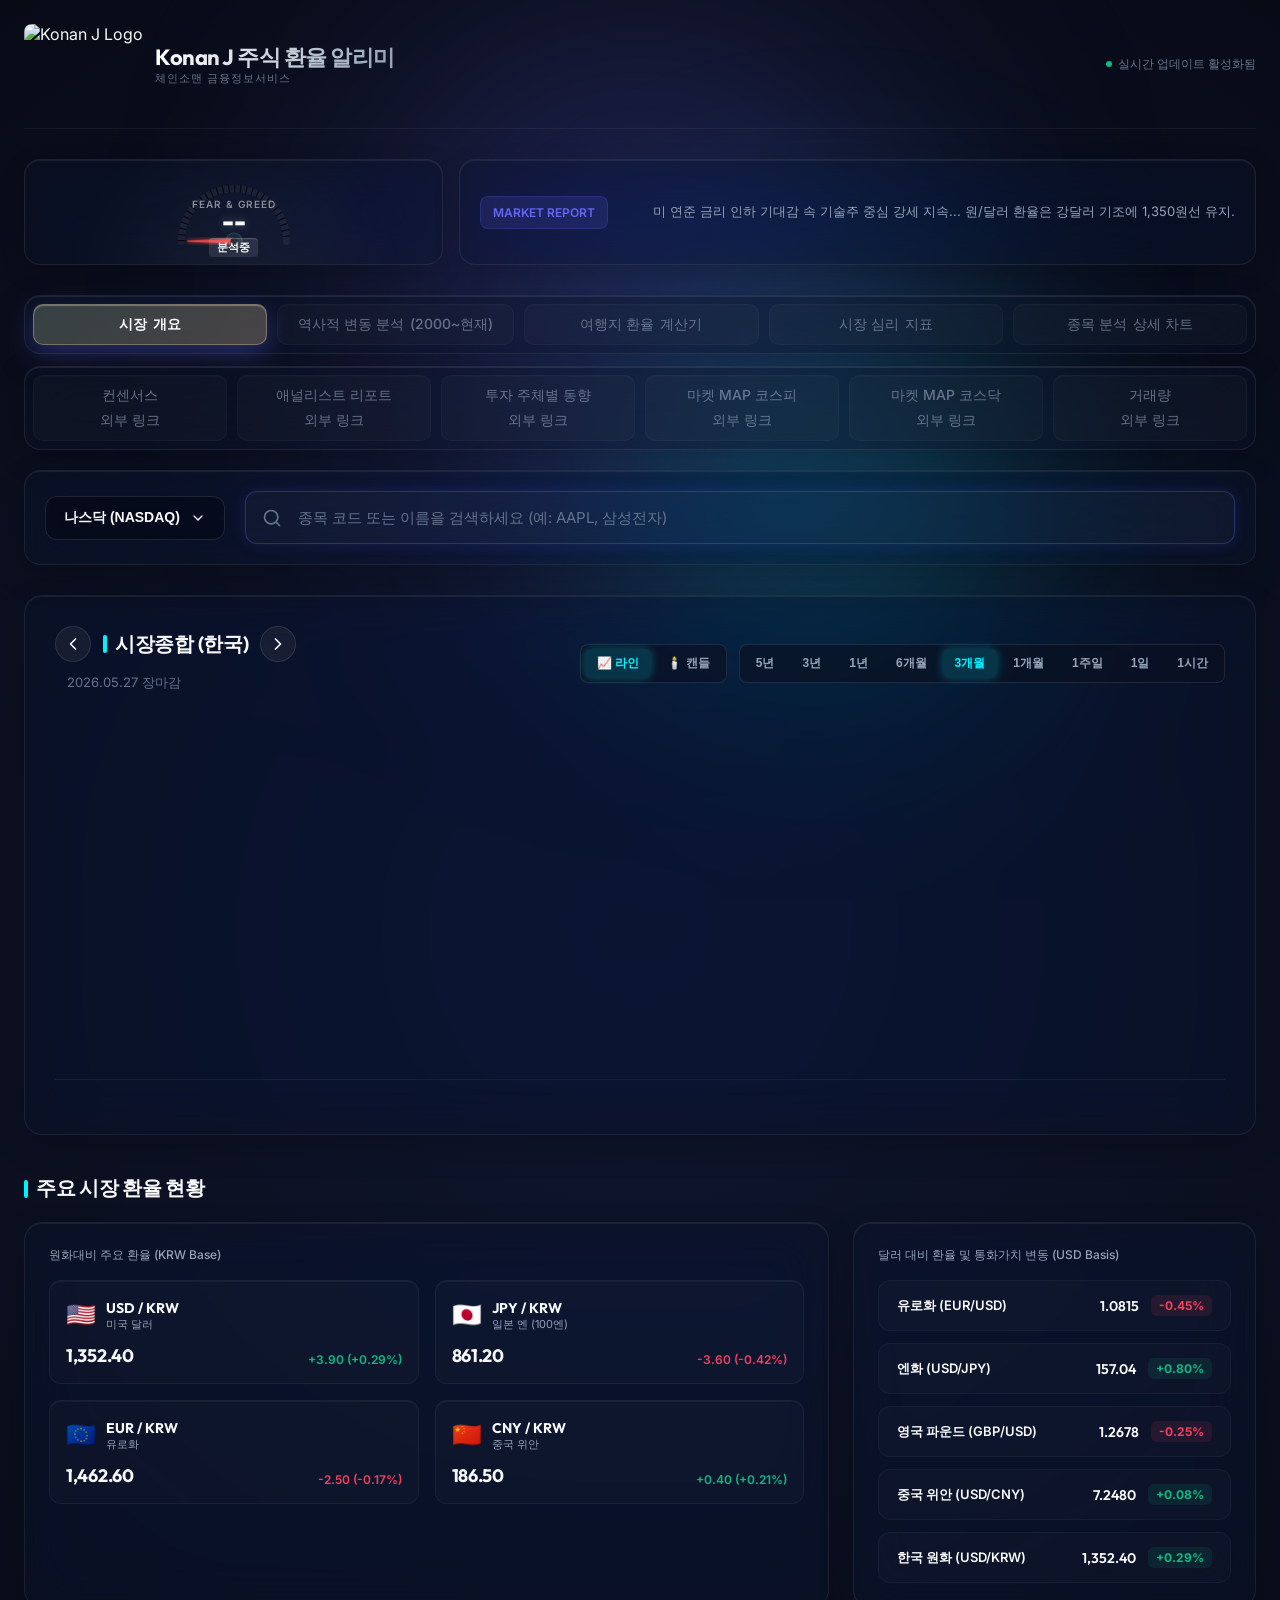
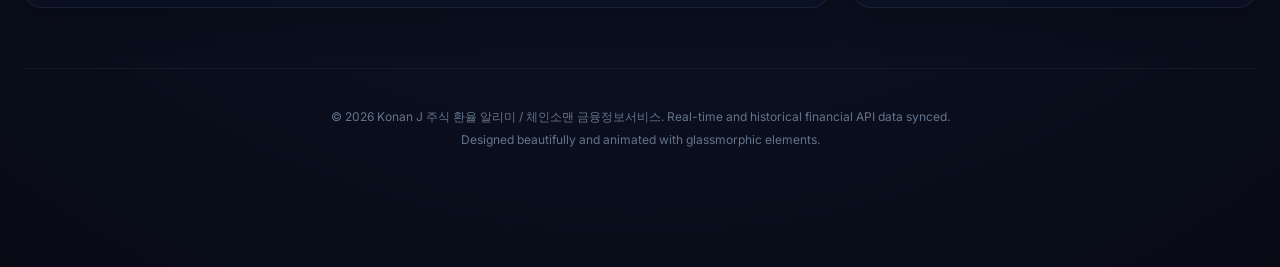
==== backups/stable/index.html @ 541d8515 "체인소맨 프로토타입 투자알리미" ====
<!DOCTYPE html>
<html lang="ko">

<head>
    <script>
        window.onerror = function(msg, url, line, col, error) {
            alert("JS ERROR: " + msg + "\nLine: " + line + "\nCol: " + col + "\nError: " + error);
        };
        window.onunhandledrejection = function(event) {
            alert("Unhandled Promise Rejection: " + event.reason);
        };
    </script>
    <meta charset="UTF-8">
    <meta name="viewport" content="width=device-width, initial-scale=1.0">
    <title>Konan J 주식 환율 알리미 | 체인소맨 금융정보서비스</title>
    <meta name="description"
        content="실시간 주가지수 시뮬레이터, 여행지 환율 비교 및 2000년부터 현재까지 원화 실질 가치와 달러 대비 주요 통화 변동 추이를 제공하는 프리미엄 투자 대시보드입니다.">
    <link rel="stylesheet" href="style.css">
    <style>
        .floating-tooltip {
            position: fixed;
            pointer-events: none;
            background: rgba(13, 20, 38, 0.95);
            backdrop-filter: blur(12px) saturate(160%);
            -webkit-backdrop-filter: blur(12px) saturate(160%);
            color: #f8fafc;
            border: 1px solid rgba(255, 255, 255, 0.15);
            border-radius: 12px;
            padding: 12px 16px;
            font-size: 12px;
            font-family: inherit;
            box-shadow: 0 20px 45px rgba(0, 0, 0, 0.6), inset 0 1px 1px rgba(255, 255, 255, 0.15);
            z-index: 999999;
            transition: opacity 0.12s ease;
            opacity: 0;
            display: none;
            line-height: 1.6;
            min-width: 160px;
            max-width: 320px;
        }

        .floating-tooltip .tooltip-title {
            font-weight: 700;
            font-size: 13px;
            color: #ffffff;
            margin-bottom: 6px;
            border-bottom: 1px solid rgba(255, 255, 255, 0.1);
            padding-bottom: 4px;
            white-space: nowrap;
        }

        .floating-tooltip .tooltip-row {
            margin: 3px 0;
            display: flex;
            align-items: flex-start;
            gap: 6px;
            color: #94a3b8;
            font-size: 12px;
            white-space: nowrap;
        }
    </style>

    <script src="https://cdn.jsdelivr.net/npm/chart.js"></script>
    <script src="https://cdn.jsdelivr.net/npm/date-fns@2.29.3/date-fns.min.js"></script>
    <script
        src="https://cdn.jsdelivr.net/npm/chartjs-adapter-date-fns@3.0.0/dist/chartjs-adapter-date-fns.bundle.min.js"></script>
    <script
        src="https://cdn.jsdelivr.net/npm/chartjs-chart-financial@0.1.1/dist/chartjs-chart-financial.min.js"></script>
    <!-- Chart.js Zoom 플러그인 (스크롤 줌 / 패닝 용) -->
    <script src="https://cdn.jsdelivr.net/npm/hammerjs@2.0.8"></script>
    <script src="https://cdn.jsdelivr.net/npm/chartjs-plugin-zoom@2.0.1/dist/chartjs-plugin-zoom.min.js"></script>
</head>

<body>
    <!-- 배경 디자인용 발광 레이어 -->
    <div class="bg-glow-container">
        <div class="bg-glow-1"></div>
        <div class="bg-glow-2"></div>
    </div>

    <div class="dashboard-container">
        <!-- 상단 헤더 -->
        <header>
            <div class="logo-area">
                <img src="Chart_Logo.jpeg" alt="Konan J Logo" class="logo-img">
                <div class="logo-text">
                    <h1>Konan J 주식 환율 알리미</h1>
                    <span>체인소맨 금융정보서비스</span>
                </div>
            </div>
            <div class="update-indicator">
                <span class="pulse-dot"></span>
                <span id="last-update-time">실시간 업데이트 활성화됨</span>
            </div>
        </header>

        <!-- 상단 주요 시장 통계 바 -->
        <div class="market-status-bar">
            <!-- 공포와 탐욕 지수 -->
            <div class="status-badge-card porsche-gauge-card" id="card-fear-greed-summary">
                <div class="porsche-gauge-container">
                    <svg viewBox="0 0 240 140" class="gauge-svg">
                        <defs>
                            <filter id="glow-red" x="-20%" y="-20%" width="140%" height="140%">
                                <feGaussianBlur stdDeviation="4" result="blur" />
                                <feComposite in="SourceGraphic" in2="blur" operator="over" />
                            </filter>
                            <linearGradient id="gauge-grad" x1="0%" y1="0%" x2="100%" y2="0%">
                                <stop offset="0%" stop-color="#ef4444" /> <!-- Red -->
                                <stop offset="25%" stop-color="#f97316" /> <!-- Orange -->
                                <stop offset="50%" stop-color="#eab308" /> <!-- Yellow -->
                                <stop offset="75%" stop-color="#22c55e" /> <!-- Green -->
                                <stop offset="100%" stop-color="#06b6d4" /> <!-- Cyan -->
                            </linearGradient>
                            <filter id="drop-shadow">
                                <feDropShadow dx="0" dy="8" stdDeviation="6" flood-opacity="0.5" />
                            </filter>
                        </defs>
                        <!-- Background track -->
                        <path class="gauge-track" d="M 30 120 A 90 90 0 0 1 210 120" fill="none" stroke="rgba(255,255,255,0.05)" stroke-width="12" stroke-linecap="round" />
                        <!-- Colored active track (using stroke-dasharray in JS) -->
                        <path class="gauge-fill" id="fg-gauge-fill" d="M 30 120 A 90 90 0 0 1 210 120" fill="none" stroke="url(#gauge-grad)" stroke-width="12" stroke-linecap="round" stroke-dasharray="283" stroke-dashoffset="283" />
                        <!-- Tick marks overlay (created via dotted stroke) -->
                        <path class="gauge-ticks" d="M 30 120 A 90 90 0 0 1 210 120" fill="none" stroke="rgba(0,0,0,0.8)" stroke-width="13" stroke-dasharray="2 8.1" />
                        
                        <!-- Needle Pivot -->
                        <circle cx="120" cy="120" r="14" fill="#1e293b" stroke="#334155" stroke-width="2" filter="url(#drop-shadow)" />
                        <!-- Needle -->
                        <g id="fg-gauge-needle" style="transform-origin: 120px 120px; transform: rotate(-90deg); transition: transform 1.5s cubic-bezier(0.34, 1.56, 0.64, 1);">
                            <path d="M 116 120 L 124 120 L 121 40 L 119 40 Z" fill="#ef4444" filter="url(#glow-red)" />
                            <circle cx="120" cy="120" r="6" fill="#0f172a" />
                        </g>
                    </svg>
                    
                    <div class="gauge-text-content">
                        <div class="gauge-label">Fear & Greed</div>
                        <div class="gauge-value" id="summary-fg-val">--</div>
                        <div class="gauge-status" id="summary-fg-text">분석중</div>
                    </div>
                </div>
            </div>

            <!-- 마켓 한줄 뉴스 및 브리프 -->
            <div class="status-badge-card market-news-ticker">
                <span class="ticker-icon">MARKET REPORT</span>
                <span class="ticker-content" id="market-brief-text">
                    미 연준 금리 인하 기대감 속 기술주 중심 강세 지속... 원/달러 환율은 강달러 기조에 1,350원선 유지.
                </span>
            </div>
        </div>

        <!-- 탭 메뉴 내비게이션 -->
        <nav class="tab-navigation">
            <button class="tab-btn active" id="tab-overview" onclick="switchTab('overview')" style="flex: 1;">
                <span class="main-text">시장</span>
                <span class="sub-text">개요</span>
            </button>
            <button class="tab-btn" id="tab-history" onclick="switchTab('history')" style="flex: 1;">
                <span class="main-text">역사적 변동 분석</span>
                <span class="sub-text">(2000~현재)</span>
            </button>
            <button class="tab-btn" id="tab-travel" onclick="switchTab('travel')" style="flex: 1;">
                <span class="main-text">여행지 환율</span>
                <span class="sub-text">계산기</span>
            </button>
            <button class="tab-btn" id="tab-sentiment" onclick="switchTab('sentiment')" style="flex: 1;">
                <span class="main-text">시장 심리</span>
                <span class="sub-text">지표</span>
            </button>
            <button class="tab-btn" id="tab-detail" onclick="switchTab('detail')" style="flex: 1;">
                <span class="main-text">종목 분석</span>
                <span class="sub-text">상세 차트</span>
            </button>
        </nav>

        <!-- 외부 링크 내비게이션 (메인 탭과 동일한 너비/정렬 유지) -->
        <nav class="tab-navigation">
            <a href="https://markets.hankyung.com/" target="_blank" class="tab-btn external-link-btn"
                style="text-decoration: none; display: flex; flex-direction: column; justify-content: center; align-items: center; flex: 1;">
                <span class="main-text">컨센서스</span>
                <span class="sub-text">외부 링크</span>
            </a>
            <a href="https://markets.hankyung.com/consensus" target="_blank" class="tab-btn external-link-btn"
                style="text-decoration: none; display: flex; flex-direction: column; justify-content: center; align-items: center; flex: 1;">
                <span class="main-text">애널리스트 리포트</span>
                <span class="sub-text">외부 링크</span>
            </a>
            <a href="https://markets.hankyung.com/investment/investors" target="_blank"
                class="tab-btn external-link-btn"
                style="text-decoration: none; display: flex; flex-direction: column; justify-content: center; align-items: center; flex: 1;">
                <span class="main-text">투자 주체별 동향</span>
                <span class="sub-text">외부 링크</span>
            </a>
            <a href="https://markets.hankyung.com/marketmap/kospi" target="_blank" class="tab-btn external-link-btn"
                style="text-decoration: none; display: flex; flex-direction: column; justify-content: center; align-items: center; flex: 1;">
                <span class="main-text">마켓 MAP 코스피</span>
                <span class="sub-text">외부 링크</span>
            </a>
            <a href="https://markets.hankyung.com/marketmap/kosdaq" target="_blank" class="tab-btn external-link-btn"
                style="text-decoration: none; display: flex; flex-direction: column; justify-content: center; align-items: center; flex: 1;">
                <span class="main-text">마켓 MAP 코스닥</span>
                <span class="sub-text">외부 링크</span>
            </a>
            <a href="https://markets.hankyung.com/index-info/volume" target="_blank" class="tab-btn external-link-btn"
                style="text-decoration: none; display: flex; flex-direction: column; justify-content: center; align-items: center; flex: 1;">
                <span class="main-text">거래량</span>
                <span class="sub-text">외부 링크</span>
            </a>
        </nav>

        <!-- 항상 표시되는 전역 티커 검색 섹션 -->
        <div class="ticker-search-container" style="margin-top: 20px;">
            <div class="ticker-search-wrapper">
                <!-- 거래소 선택 드롭다운 -->
                <div class="exchange-dropdown-container">
                    <button class="exchange-dropdown-btn" id="exchange-dropdown-btn">
                        <span id="selected-exchange-text">나스닥 (NASDAQ)</span>
                        <svg width="16" height="16" viewBox="0 0 24 24" fill="none" stroke="currentColor"
                            stroke-width="2" stroke-linecap="round" stroke-linejoin="round" style="margin-left: 4px;">
                            <polyline points="6 9 12 15 18 9"></polyline>
                        </svg>
                    </button>
                    <div class="exchange-dropdown-menu" id="exchange-dropdown-menu" style="display: none;">
                        <div class="exchange-option" data-exchange="nasdaq" data-name="나스닥 (NASDAQ)">나스닥 (NASDAQ)</div>
                        <div class="exchange-option" data-exchange="nyse" data-name="뉴욕증권거래소 (NYSE)">뉴욕증권거래소 (NYSE)
                        </div>
                        <div class="exchange-option" data-exchange="kospi" data-name="코스피 (KOSPI)">코스피 (KOSPI)</div>
                        <div class="exchange-option" data-exchange="kosdaq" data-name="코스닥 (KOSDAQ)">코스닥 (KOSDAQ)</div>
                        <div class="exchange-option" data-exchange="japan" data-name="도쿄증권거래소 (TSE)">도쿄증권거래소 (TSE)</div>
                    </div>
                </div>

                <!-- 검색 입력창 및 자동완성 -->
                <div class="ticker-input-area">
                    <div class="ticker-input-glow">
                        <span class="search-icon">
                            <svg width="20" height="20" viewBox="0 0 24 24" fill="none" stroke="currentColor"
                                stroke-width="2" stroke-linecap="round" stroke-linejoin="round">
                                <circle cx="11" cy="11" r="8"></circle>
                                <line x1="21" y1="21" x2="16.65" y2="16.65"></line>
                            </svg>
                        </span>
                        <input type="text" class="ticker-input" id="ticker-search-input"
                            placeholder="종목 코드 또는 이름을 검색하세요 (예: AAPL, 삼성전자)" autocomplete="off">
                    </div>

                    <!-- 자동완성 드롭다운 -->
                    <div class="autocomplete-dropdown" id="ticker-autocomplete-dropdown" style="display: none;">
                        <ul class="autocomplete-list" id="ticker-autocomplete-list">
                            <!-- JS에서 동적 생성됨 -->
                        </ul>
                    </div>
                </div>
            </div>
        </div>

        <!-- [VIEW 1] 시장 개요 탭 -->
        <main class="tab-view active" id="view-overview">
            <!-- 새로운 시장 종합 대시보드 -->
            <div class="market-summary-box"
                style="margin-bottom: 40px; background: rgba(13, 20, 38, 0.4); border: 1px solid rgba(255, 255, 255, 0.07); border-radius: 18px; padding: 30px; box-shadow: inset 0 1px 1px rgba(255, 255, 255, 0.08), 0 12px 32px rgba(0, 0, 0, 0.2); backdrop-filter: blur(25px) saturate(160%);">
                <div class="summary-header">
                    <div style="display: flex; align-items: center; gap: 12px; position: relative; flex-wrap: wrap;">
                        <!-- 카루셀 왼쪽 화살표 -->
                        <button id="summary-slide-prev" class="slider-arrow-btn">
                            <svg width="20" height="20" viewBox="0 0 24 24" fill="none" stroke="currentColor" stroke-width="2" stroke-linecap="round" stroke-linejoin="round">
                                <polyline points="15 18 9 12 15 6"></polyline>
                            </svg>
                        </button>
                        <h2 class="section-title" id="market-slide-title" style="margin: 0; font-size: 20px;">시장종합 (한국)</h2>
                        <!-- 카루셀 오른쪽 화살표 -->
                        <button id="summary-slide-next" class="slider-arrow-btn">
                            <svg width="20" height="20" viewBox="0 0 24 24" fill="none" stroke="currentColor" stroke-width="2" stroke-linecap="round" stroke-linejoin="round">
                                <polyline points="9 18 15 12 9 6"></polyline>
                            </svg>
                        </button>
                        <span style="color: var(--text-muted); font-size: 13px; margin-left: 12px;" id="market-summary-date">2026.05.27 장마감</span>
                    </div>

                    <!-- 기간 및 모드 선택 버튼 (시장종합) -->
                    <div class="timeframe-buttons-container">
                        <div class="chart-mode-toggle" id="summary-mode-toggle">
                            <button class="mode-btn active" data-mode="line">📈 라인</button>
                            <button class="mode-btn" data-mode="candlestick">🕯️ 캔들</button>
                        </div>
                        <div class="timeframe-buttons" id="summary-timeframe-buttons">
                            <button class="time-btn" data-period="5y">5년</button>
                            <button class="time-btn" data-period="3y">3년</button>
                            <button class="time-btn" data-period="1y">1년</button>
                            <button class="time-btn" data-period="6mo">6개월</button>
                            <button class="time-btn active" data-period="3mo">3개월</button>
                            <button class="time-btn" data-period="1mo">1개월</button>
                            <button class="time-btn" data-period="1wk">1주일</button>
                            <button class="time-btn" data-period="1d">1일</button>
                            <button class="time-btn" data-period="1h">1시간</button>
                        </div>
                    </div>
                </div>

                <!-- 통합 차트 영역 -->
                <div class="summary-chart-container"
                    style="height: 260px; width: 100%; position: relative; margin-bottom: 8px;">
                    <canvas id="chart-market-summary"></canvas>
                </div>
                <!-- 통합 차트 거래량 영역 -->
                <div class="summary-volume-container"
                    style="height: 100px; width: 100%; position: relative; margin-bottom: 24px; border-bottom: 1px solid rgba(255,255,255,0.05); padding-bottom: 16px;">
                    <canvas id="chart-summary-volume"></canvas>
                </div>

                <!-- 매매동향 및 지수 요약 그리드 (3열) -->
                <!-- 동적 매매동향 및 지수 요약 그리드 (JS에서 생성) -->
                <div class="summary-data-grid" id="dynamic-summary-data-grid">
                    <!-- JS injects dynamic cards here -->
                </div>
            </div>

            <div class="section-title-wrapper">
                <h2 class="section-title">주요 시장 환율 현황</h2>
            </div>

            <!-- 환율 정보 2열 분할 레이아웃 -->
            <div class="market-grid-container">
                <!-- 원화대비 주요 환율 카드들 -->
                <section class="exchange-section">
                    <h3 class="status-label" style="margin-bottom: 16px;">원화대비 주요 환율 (KRW Base)</h3>
                    <div class="exchange-grid" id="main-exchange-grid">
                        <!-- 달러 -->
                        <div class="currency-card" id="curr-usd">
                            <div class="curr-flag-name">
                                <span class="curr-emoji">🇺🇸</span>
                                <div>
                                    <span class="curr-code">USD / KRW</span>
                                    <span class="curr-name">미국 달러</span>
                                </div>
                            </div>
                            <div class="curr-value-row">
                                <span class="curr-value" id="rate-usd">1,352.40</span>
                                <span class="curr-change bullish-color" id="rate-change-usd">+3.90 (+0.29%)</span>
                            </div>
                        </div>

                        <!-- 엔화 -->
                        <div class="currency-card" id="curr-jpy">
                            <div class="curr-flag-name">
                                <span class="curr-emoji">🇯🇵</span>
                                <div>
                                    <span class="curr-code">JPY / KRW</span>
                                    <span class="curr-name">일본 엔 (100엔)</span>
                                </div>
                            </div>
                            <div class="curr-value-row">
                                <span class="curr-value" id="rate-jpy">861.20</span>
                                <span class="curr-change bearish-color" id="rate-change-jpy">-3.60 (-0.42%)</span>
                            </div>
                        </div>

                        <!-- 유로화 -->
                        <div class="currency-card" id="curr-eur">
                            <div class="curr-flag-name">
                                <span class="curr-emoji">🇪🇺</span>
                                <div>
                                    <span class="curr-code">EUR / KRW</span>
                                    <span class="curr-name">유로화</span>
                                </div>
                            </div>
                            <div class="curr-value-row">
                                <span class="curr-value" id="rate-eur">1,462.60</span>
                                <span class="curr-change bearish-color" id="rate-change-eur">-2.50 (-0.17%)</span>
                            </div>
                        </div>

                        <!-- 위안화 -->
                        <div class="currency-card" id="curr-cny">
                            <div class="curr-flag-name">
                                <span class="curr-emoji">🇨🇳</span>
                                <div>
                                    <span class="curr-code">CNY / KRW</span>
                                    <span class="curr-name">중국 위안</span>
                                </div>
                            </div>
                            <div class="curr-value-row">
                                <span class="curr-value" id="rate-cny">186.50</span>
                                <span class="curr-change bullish-color" id="rate-change-cny">+0.40 (+0.21%)</span>
                            </div>
                        </div>
                    </div>
                </section>

                <!-- 주요국 통화 달러대비 가치 변동률 -->
                <section class="dollar-basis-section">
                    <h3 class="status-label" style="margin-bottom: 16px;">달러 대비 환율 및 통화가치 변동 (USD Basis)</h3>
                    <div class="dollar-basis-list" id="dollar-basis-list">
                        <!-- EUR/USD -->
                        <div class="dollar-basis-item">
                            <span class="basis-name" id="basis-lbl-eur">유로화 (EUR/USD)</span>
                            <div class="basis-value-group">
                                <span class="basis-val" id="basis-val-eur">1.0815</span>
                                <span class="basis-change bearish-badge" id="basis-chg-eur">-0.45%</span>
                            </div>
                        </div>
                        <!-- USD/JPY -->
                        <div class="dollar-basis-item">
                            <span class="basis-name" id="basis-lbl-jpy">엔화 (USD/JPY)</span>
                            <div class="basis-value-group">
                                <span class="basis-val" id="basis-val-jpy">157.04</span>
                                <span class="basis-change bullish-badge" id="basis-chg-jpy">+0.80%</span>
                            </div>
                        </div>
                        <!-- GBP/USD -->
                        <div class="dollar-basis-item">
                            <span class="basis-name" id="basis-lbl-gbp">영국 파운드 (GBP/USD)</span>
                            <div class="basis-value-group">
                                <span class="basis-val" id="basis-val-gbp">1.2678</span>
                                <span class="basis-change bearish-badge" id="basis-chg-gbp">-0.25%</span>
                            </div>
                        </div>
                        <!-- USD/CNY -->
                        <div class="dollar-basis-item">
                            <span class="basis-name" id="basis-lbl-cny">중국 위안 (USD/CNY)</span>
                            <div class="basis-value-group">
                                <span class="basis-val" id="basis-val-cny">7.2480</span>
                                <span class="basis-change bullish-badge" id="basis-chg-cny">+0.08%</span>
                            </div>
                        </div>
                        <!-- USD/KRW -->
                        <div class="dollar-basis-item">
                            <span class="basis-name" id="basis-lbl-krw">한국 원화 (USD/KRW)</span>
                            <div class="basis-value-group">
                                <span class="basis-val" id="basis-val-krw">1,352.40</span>
                                <span class="basis-change bullish-badge" id="basis-chg-krw">+0.29%</span>
                            </div>
                        </div>
                    </div>
                </section>
            </div>
        </main>

        <!-- [VIEW 2] 역사적 분석 탭 -->
        <section class="tab-view" id="view-history">
            <div class="historical-container">
                <div class="historical-controls-wrapper">
                    <div>
                        <h2 class="section-title">역사적 통화 가치 및 자산 변동성 (2000년 ~ 현재)</h2>
                        <p class="historical-description">
                            2000년 닷컴버블부터 <strong>2008~2009년 글로벌 금융위기 최저점</strong>을 지나 현재까지의 자산군 장기 흐름을 시각화합니다.
                            원화의 실질가치(실질실효환율 REER)가 금융위기 당시 어떻게 급락하고 극복했는지 살펴보세요. (2000년 가치 = 100 기준 지수화)
                        </p>
                    </div>
                    <div class="historical-toggles">
                        <button class="toggle-btn active" id="toggle-reer" onclick="toggleHistoricalDataset('reer')">
                            <span class="toggle-indicator-dot" style="background-color: #00f2fe;"></span>원화 실질가치 (REER)
                        </button>
                        <button class="toggle-btn active" id="toggle-usdVal"
                            onclick="toggleHistoricalDataset('usdVal')">
                            <span class="toggle-indicator-dot" style="background-color: #6366f1;"></span>달러 가치 (DXY)
                        </button>
                        <button class="toggle-btn active" id="toggle-kospi" onclick="toggleHistoricalDataset('kospi')">
                            <span class="toggle-indicator-dot" style="background-color: #00e676;"></span>KOSPI 지수
                        </button>
                        <button class="toggle-btn" id="toggle-sp500" onclick="toggleHistoricalDataset('sp500')">
                            <span class="toggle-indicator-dot" style="background-color: #ff3d71;"></span>S&P 500 지수
                        </button>
                        <button class="toggle-btn" id="toggle-jpyVal" onclick="toggleHistoricalDataset('jpyVal')">
                            <span class="toggle-indicator-dot" style="background-color: #ff9800;"></span>엔화 가치 (vs USD)
                        </button>
                    </div>
                </div>

                <!-- 대형 historical 차트 영역 -->
                <div class="big-chart-wrapper">
                    <canvas id="chart-historical-main"></canvas>
                </div>

                <!-- 역사적 사건 요약 배너 -->
                <div class="crisis-annotation-banner">
                    <!-- 2008 금융위기 저점 -->
                    <div class="crisis-card" id="crisis-card-2008">
                        <span class="crisis-year-badge">2008 - 2009</span>
                        <div class="crisis-text">
                            <h4>글로벌 금융위기 (최저점)</h4>
                            <p>리먼 브라더스 파산 후 신흥국 자금 유출로 원화 실질실효가치(REER)가 역사적 저점인 71.8로 추락. USD/KRW는 1,570원까지 급등.</p>
                        </div>
                    </div>
                    <!-- 2020 팬데믹 -->
                    <div class="crisis-card" id="crisis-card-2020">
                        <span class="crisis-year-badge">2020</span>
                        <div class="crisis-text">
                            <h4>COVID-19 팬데믹 충격</h4>
                            <p>전세계 자산 시장이 순간 폭락했으나 무제한 유동성 공급으로 KOSPI 3,300 돌파 및 원화 가치가 일시적으로 강력하게 회복.</p>
                        </div>
                    </div>
                    <!-- 현재 고금리 기조 -->
                    <div class="crisis-card" id="crisis-card-2026">
                        <span class="crisis-year-badge normal">2024 - 현재</span>
                        <div class="crisis-text">
                            <h4>고금리 장기화 및 엔저 지속</h4>
                            <p>미국 고금리가 지속되면서 달러화가 초강세를 띄고 있으며, 엔화 가치는 역사적 최저점 수준을 갱신 중(JPY/KRW 860원대 돌입).</p>
                        </div>
                    </div>
                </div>
            </div>
        </section>

        <!-- [VIEW 3] 여행지 환율 계산기 탭 -->
        <section class="tab-view" id="view-travel">
            <div class="travel-page-container">
                <div class="travel-header">
                    <div
                        style="display: flex; justify-content: space-between; align-items: center; flex-wrap: wrap; gap: 16px;">
                        <div>
                            <h2 class="section-title">주요 선호 여행지 환율 현황 & 계산기</h2>
                            <p class="historical-description" style="margin-top: 6px;">
                                해외 여행지의 환율 정보와 환전 금액을 간편하게 비교해보세요.
                            </p>
                        </div>
                        <!-- 기준 통화 셀렉터 -->
                        <div class="travel-base-selector">
                            <span class="selector-label">기준 통화:</span>
                            <button class="base-select-btn active" id="base-krw" onclick="setTravelBase('krw')">🇰🇷 원화
                                (KRW)</button>
                            <button class="base-select-btn" id="base-usd" onclick="setTravelBase('usd')">🇺🇸 달러
                                (USD)</button>
                        </div>
                    </div>
                </div>

                <!-- 여행지 환율 그리드 -->
                <div class="travel-grid" id="travel-currency-grid">
                    <!-- 미국 달러 (원화 기준일 때 노출) -->
                    <div class="travel-card" id="travel-card-usd">
                        <div class="travel-meta">
                            <div>
                                <span class="curr-emoji">🇺🇸</span>
                                <span class="curr-code" style="margin-left: 8px;">미국 달러 (USD)</span>
                                <span class="travel-destinations">추천 여행지: 뉴욕, LA, 하와이, 괌</span>
                            </div>
                            <span class="curr-change bullish-color" id="travel-chg-usd">+0.00%</span>
                        </div>
                        <div class="travel-rate-section">
                            <div class="travel-rate-box">
                                <span class="travel-rate-label" id="travel-rate-lbl-usd">현재 환율 (1달러 기준)</span>
                                <span class="travel-rate-val" id="travel-rate-val-usd">1,352.40 KRW</span>
                            </div>
                        </div>
                        <div class="travel-calc-box">
                            <span class="travel-calc-result" id="travel-res-usd">100 USD = 135,240 원</span>
                            <input type="number" class="travel-calc-input" id="travel-input-usd" value="100"
                                oninput="calculateTravelExchange('usd')">
                        </div>
                    </div>

                    <!-- 대한민국 원화 (달러 기준일 때 노출) -->
                    <div class="travel-card" id="travel-card-krw" style="display: none;">
                        <div class="travel-meta">
                            <div>
                                <span class="curr-emoji">🇰🇷</span>
                                <span class="curr-code" style="margin-left: 8px;">대한민국 원화 (KRW)</span>
                                <span class="travel-destinations">추천 여행지: 서울, 제주, 부산, 경주</span>
                            </div>
                            <span class="curr-change" id="travel-chg-krw">+0.00%</span>
                        </div>
                        <div class="travel-rate-section">
                            <div class="travel-rate-box">
                                <span class="travel-rate-label" id="travel-rate-lbl-krw">현재 환율 (1달러 기준)</span>
                                <span class="travel-rate-val" id="travel-rate-val-krw">1,352.40 KRW</span>
                            </div>
                        </div>
                        <div class="travel-calc-box">
                            <span class="travel-calc-result" id="travel-res-krw">1 USD = 1,352.40 원</span>
                            <input type="number" class="travel-calc-input" id="travel-input-krw" value="1"
                                oninput="calculateTravelExchange('krw')">
                        </div>
                    </div>

                    <!-- 일본 엔화 -->
                    <div class="travel-card" id="travel-card-jpy">
                        <div class="travel-meta">
                            <div>
                                <span class="curr-emoji">🇯🇵</span>
                                <span class="curr-code" style="margin-left: 8px;">일본 엔화 (JPY)</span>
                                <span class="travel-destinations">추천 여행지: 도쿄, 오사카, 후쿠오카</span>
                            </div>
                            <span class="curr-change bearish-color" id="travel-chg-jpy">-0.42%</span>
                        </div>
                        <div class="travel-rate-section">
                            <div class="travel-rate-box">
                                <span class="travel-rate-label" id="travel-rate-lbl-jpy">현재 환율 (100엔 기준)</span>
                                <span class="travel-rate-val" id="travel-rate-val-jpy">861.20 KRW</span>
                            </div>
                            <span class="travel-usd-basis-val" id="travel-usd-basis-jpy">1 USD = 157.04 JPY</span>
                        </div>
                        <div class="travel-calc-box">
                            <span class="travel-calc-result" id="travel-res-jpy">10,000 JPY = 86,120 원</span>
                            <input type="number" class="travel-calc-input" id="travel-input-jpy" value="10000"
                                oninput="calculateTravelExchange('jpy')">
                        </div>
                    </div>

                    <!-- 유로화 -->
                    <div class="travel-card" id="travel-card-eur">
                        <div class="travel-meta">
                            <div>
                                <span class="curr-emoji">🇪🇺</span>
                                <span class="curr-code" style="margin-left: 8px;">유럽 유로화 (EUR)</span>
                                <span class="travel-destinations">추천 여행지: 프랑스, 이탈리아, 스페인</span>
                            </div>
                            <span class="curr-change bearish-color" id="travel-chg-eur">-0.17%</span>
                        </div>
                        <div class="travel-rate-section">
                            <div class="travel-rate-box">
                                <span class="travel-rate-label" id="travel-rate-lbl-eur">현재 환율 (1유로 기준)</span>
                                <span class="travel-rate-val" id="travel-rate-val-eur">1,462.60 KRW</span>
                            </div>
                            <span class="travel-usd-basis-val" id="travel-usd-basis-eur">1 EUR = 1.08 USD</span>
                        </div>
                        <div class="travel-calc-box">
                            <span class="travel-calc-result" id="travel-res-eur">100 EUR = 146,260 원</span>
                            <input type="number" class="travel-calc-input" id="travel-input-eur" value="100"
                                oninput="calculateTravelExchange('eur')">
                        </div>
                    </div>

                    <!-- 중국 위안화 -->
                    <div class="travel-card" id="travel-card-cny">
                        <div class="travel-meta">
                            <div>
                                <span class="curr-emoji">🇨🇳</span>
                                <span class="curr-code" style="margin-left: 8px;">중국 위안화 (CNY)</span>
                                <span class="travel-destinations">추천 여행지: 상하이, 베이징, 장자제</span>
                            </div>
                            <span class="curr-change bullish-color" id="travel-chg-cny">+0.21%</span>
                        </div>
                        <div class="travel-rate-section">
                            <div class="travel-rate-box">
                                <span class="travel-rate-label" id="travel-rate-lbl-cny">현재 환율 (1위안 기준)</span>
                                <span class="travel-rate-val" id="travel-rate-val-cny">186.50 KRW</span>
                            </div>
                            <span class="travel-usd-basis-val" id="travel-usd-basis-cny">1 USD = 7.248 CNY</span>
                        </div>
                        <div class="travel-calc-box">
                            <span class="travel-calc-result" id="travel-res-cny">1,000 CNY = 186,500 원</span>
                            <input type="number" class="travel-calc-input" id="travel-input-cny" value="1000"
                                oninput="calculateTravelExchange('cny')">
                        </div>
                    </div>

                    <!-- 베트남 동 -->
                    <div class="travel-card" id="travel-card-vnd">
                        <div class="travel-meta">
                            <div>
                                <span class="curr-emoji">🇻🇳</span>
                                <span class="curr-code" style="margin-left: 8px;">베트남 동 (VND)</span>
                                <span class="travel-destinations">추천 여행지: 다낭, 나트랑, 하노이</span>
                            </div>
                            <span class="curr-change bullish-color" id="travel-chg-vnd">+0.19%</span>
                        </div>
                        <div class="travel-rate-section">
                            <div class="travel-rate-box">
                                <span class="travel-rate-label" id="travel-rate-lbl-vnd">현재 환율 (100동 기준)</span>
                                <span class="travel-rate-val" id="travel-rate-val-vnd">5.31 KRW</span>
                            </div>
                            <span class="travel-usd-basis-val" id="travel-usd-basis-vnd">1 USD = 25,450 VND</span>
                        </div>
                        <div class="travel-calc-box">
                            <span class="travel-calc-result" id="travel-res-vnd">100,000 VND = 5,310 원</span>
                            <input type="number" class="travel-calc-input" id="travel-input-vnd" value="100000"
                                oninput="calculateTravelExchange('vnd')">
                        </div>
                    </div>

                    <!-- 태국 바트 -->
                    <div class="travel-card" id="travel-card-thb">
                        <div class="travel-meta">
                            <div>
                                <span class="curr-emoji">🇹🇭</span>
                                <span class="curr-code" style="margin-left: 8px;">태국 바트 (THB)</span>
                                <span class="travel-destinations">추천 여행지: 방콕, 푸켓, 치앙마이</span>
                            </div>
                            <span class="curr-change bullish-color" id="travel-chg-thb">+0.35%</span>
                        </div>
                        <div class="travel-rate-section">
                            <div class="travel-rate-box">
                                <span class="travel-rate-label" id="travel-rate-lbl-thb">현재 환율 (1바트 기준)</span>
                                <span class="travel-rate-val" id="travel-rate-val-thb">36.85 KRW</span>
                            </div>
                            <span class="travel-usd-basis-val" id="travel-usd-basis-thb">1 USD = 36.85 THB</span>
                        </div>
                        <div class="travel-calc-box">
                            <span class="travel-calc-result" id="travel-res-thb">1,000 THB = 36,850 원</span>
                            <input type="number" class="travel-calc-input" id="travel-input-thb" value="1000"
                                oninput="calculateTravelExchange('thb')">
                        </div>
                    </div>

                    <!-- 대만 달러 -->
                    <div class="travel-card" id="travel-card-twd">
                        <div class="travel-meta">
                            <div>
                                <span class="curr-emoji">🇹🇼</span>
                                <span class="curr-code" style="margin-left: 8px;">대만 달러 (TWD)</span>
                                <span class="travel-destinations">추천 여행지: 타이베이, 가오슝</span>
                            </div>
                            <span class="curr-change bullish-color" id="travel-chg-twd">+0.17%</span>
                        </div>
                        <div class="travel-rate-section">
                            <div class="travel-rate-box">
                                <span class="travel-rate-label" id="travel-rate-lbl-twd">현재 환율 (1달러 기준)</span>
                                <span class="travel-rate-val" id="travel-rate-val-twd">41.92 KRW</span>
                            </div>
                            <span class="travel-usd-basis-val" id="travel-usd-basis-twd">1 USD = 32.25 TWD</span>
                        </div>
                        <div class="travel-calc-box">
                            <span class="travel-calc-result" id="travel-res-twd">1,000 TWD = 41,920 원</span>
                            <input type="number" class="travel-calc-input" id="travel-input-twd" value="1000"
                                oninput="calculateTravelExchange('twd')">
                        </div>
                    </div>

                    <!-- 싱가포르 달러 -->
                    <div class="travel-card" id="travel-card-sgd">
                        <div class="travel-meta">
                            <div>
                                <span class="curr-emoji">🇸🇬</span>
                                <span class="curr-code" style="margin-left: 8px;">싱가포르 달러 (SGD)</span>
                                <span class="travel-destinations">추천 여행지: 싱가포르 센토사</span>
                            </div>
                            <span class="curr-change bullish-color" id="travel-chg-sgd">+0.33%</span>
                        </div>
                        <div class="travel-rate-section">
                            <div class="travel-rate-box">
                                <span class="travel-rate-label" id="travel-rate-lbl-sgd">현재 환율 (1달러 기준)</span>
                                <span class="travel-rate-val" id="travel-rate-val-sgd">1,002.80 KRW</span>
                            </div>
                            <span class="travel-usd-basis-val" id="travel-usd-basis-sgd">1 USD = 1.35 SGD</span>
                        </div>
                        <div class="travel-calc-box">
                            <span class="travel-calc-result" id="travel-res-sgd">100 SGD = 100,280 원</span>
                            <input type="number" class="travel-calc-input" id="travel-input-sgd" value="100"
                                oninput="calculateTravelExchange('sgd')">
                        </div>
                    </div>
                </div>
            </div>
        </section>

        <!-- [VIEW 4] 시장 심리 탭 -->
        <section class="tab-view" id="view-sentiment">
            <div class="sentiment-container">
                <!-- 큰 공포 탐욕 게이지 (클릭 시 CNN 오리지널 사이트 이동) -->
                <a href="https://edition.cnn.com/markets/fear-and-greed" target="_blank"
                    style="text-decoration: none; color: inherit; display: block;">
                    <div class="sentiment-card sentiment-card-interactive" id="sentiment-card-meter"
                        style="cursor: pointer; position: relative;">
                        <div
                            style="position: absolute; top: 20px; right: 24px; color: var(--text-muted); font-size: 11px; display: flex; align-items: center; gap: 4px;">
                            <span>CNN 오리지널 사이트</span>
                            <svg width="12" height="12" viewBox="0 0 24 24" fill="none" stroke="currentColor"
                                stroke-width="2.5" stroke-linecap="round" stroke-linejoin="round">
                                <path d="M18 13v6a2 2 0 0 1-2 2H5a2 2 0 0 1-2-2V8a2 2 0 0 1 2-2h6"></path>
                                <polyline points="15 3 21 3 21 9"></polyline>
                                <line x1="10" y1="14" x2="21" y2="3"></line>
                            </svg>
                        </div>
                        <h3 class="section-title" style="margin-bottom: 20px;">Fear & Greed Index</h3>
                        <div class="fear-greed-large-meter">
                            <svg viewBox="0 0 240 160"
                                style="width: 100%; height: auto; max-width: 440px; display: block; margin: 0 auto;">
                                <defs>
                                    <!-- 텍스트 배치를 둥글게 가이드해 줄 반원 곡선 패스 -->
                                    <path id="fg-text-arc-path" d="M 12,120 A 108,108 0 0,1 228,120" fill="none" />
                                </defs>

                                <!-- Outer and Inner Bounding Guides for Semicircle Definition -->
                                <path d="M 9,120 A 111,111 0 0,1 231,120" fill="none" stroke="rgba(255, 255, 255, 0.15)"
                                    stroke-width="1" />
                                <path d="M 31,120 A 89,89 0 0,1 209,120" fill="none" stroke="rgba(255, 255, 255, 0.15)"
                                    stroke-width="1" />

                                <!-- 100 Ticks representing 0-100 gauge scale (Generated dynamically via JS for ultra-smooth rendering) -->
                                <g id="fg-gauge-ticks"></g>

                                <!-- Category Text Labels curved along the outer arc to harmonize perfectly with the circular gauge -->
                                <text font-family="var(--font-heading)" font-size="6.2" font-weight="800" fill="var(--text-secondary)" style="letter-spacing: 0.08em;">
                                    <textPath href="#fg-text-arc-path" startOffset="10%" text-anchor="middle">EXTREME FEAR</textPath>
                                </text>
                                <text font-family="var(--font-heading)" font-size="6.2" font-weight="800" fill="var(--text-secondary)" style="letter-spacing: 0.08em;">
                                    <textPath href="#fg-text-arc-path" startOffset="30%" text-anchor="middle">FEAR</textPath>
                                </text>
                                <text font-family="var(--font-heading)" font-size="6.2" font-weight="800" fill="var(--text-secondary)" style="letter-spacing: 0.08em;">
                                    <textPath href="#fg-text-arc-path" startOffset="50%" text-anchor="middle">NEUTRAL</textPath>
                                </text>
                                <text font-family="var(--font-heading)" font-size="6.2" font-weight="800" fill="var(--text-secondary)" style="letter-spacing: 0.08em;">
                                    <textPath href="#fg-text-arc-path" startOffset="70%" text-anchor="middle">GREED</textPath>
                                </text>
                                <text font-family="var(--font-heading)" font-size="6.2" font-weight="800" fill="var(--text-secondary)" style="letter-spacing: 0.08em;">
                                    <textPath href="#fg-text-arc-path" startOffset="90%" text-anchor="middle">EXTREME GREED</textPath>
                                </text>

                                <!-- Dotted Scale Track -->
                                <path d="M 45,120 A 75,75 0 0,1 195,120" fill="none" stroke="var(--text-muted)"
                                    stroke-width="1.5" stroke-dasharray="2,4" opacity="0.6" />

                                <!-- Scale Labels -->
                                <text x="45" y="136" font-size="9" font-weight="700" fill="var(--text-muted)"
                                    text-anchor="middle">0</text>
                                <text x="72" y="82" font-size="9" font-weight="700" fill="var(--text-muted)"
                                    text-anchor="middle">25</text>
                                <text x="120" y="66" font-size="9" font-weight="700" fill="var(--text-muted)"
                                    text-anchor="middle">50</text>
                                <text x="168" y="82" font-size="9" font-weight="700" fill="var(--text-muted)"
                                    text-anchor="middle">75</text>
                                <text x="195" y="136" font-size="9" font-weight="700" fill="var(--text-muted)"
                                    text-anchor="middle">100</text>

                                <!-- Center Hub -->
                                <circle cx="120" cy="120" r="40" fill="rgba(15, 23, 42, 0.4)" stroke="rgba(255, 255, 255, 0.08)" stroke-width="1.5" />
                                <circle cx="120" cy="120" r="30" fill="rgba(0, 0, 0, 0.2)" stroke="rgba(255, 255, 255, 0.04)" stroke-width="1" />

                                <!-- Score and Category Label inside/below the hub -->
                                <text x="120" y="112" font-family="var(--font-heading)" font-size="26" font-weight="800"
                                    fill="var(--text-primary)" text-anchor="middle" id="large-meter-val" filter="drop-shadow(0 2px 4px rgba(0,0,0,0.5))">68</text>
                                <text x="120" y="145" font-size="9" font-weight="800" fill="var(--text-secondary)"
                                    text-anchor="middle" id="large-meter-lbl" letter-spacing="0.5">GREED (탐욕)</text>

                                <!-- Tapered Sharp Needle pointing to scale -->
                                <g id="large-meter-needle" transform="rotate(-30, 120, 120)">
                                    <!-- (120, 120) 기준 절대좌표로 바늘 침 형성 (y=120에서 시작하여 y=28까지 뻗는 구조) -->
                                    <path d="M 116.5 120 L 123.5 120 L 120.6 28 L 119.4 28 Z" fill="#ff4757" />
                                    <!-- Needle Center Pivot Cap (바늘 정중앙 결합부 축 형성) -->
                                    <circle cx="120" cy="120" r="7" fill="#ff4757" />
                                    <circle cx="120" cy="120" r="3" fill="#0f172a" />
                                </g>
                            </svg>
                        </div>
                    </div>
                </a>

                <!-- Fear & Greed Index 해설 및 가이드 -->
                <div class="sentiment-card" id="sentiment-card-commentary">
                    <h3 class="section-title" style="margin-bottom: 12px;">지표 해설 및 투자 참고 가이드</h3>
                    <p class="historical-description">시장의 감정을 측정하여 군중 심리의 과열과 공포를 파악하는 지표에 대한 공식 가이드입니다.</p>

                    <div class="insights-list" id="insights-list">
                        <!-- 항목 1 -->
                        <div class="insight-item success">
                            <div class="insight-header-row">
                                <span>투자 격언</span>
                                <span>워런 버핏의 역발상 투자론</span>
                            </div>
                            <h4 class="insight-title">Fear & Greed Index란 무엇인가요?</h4>
                            <p class="insight-desc">CNN Business에서 제공하는 시장 심리 측정계입니다. 0(극단적 공포)에서 100(극단적 탐욕) 사이의 수치를 통해
                                투자자가 시장을 지배하는 주된 감정을 파악하고, 과매도 구간(기회) 또는 과매수 구간(리스크 관리)을 판별하는 용도로 사용됩니다.</p>
                        </div>
                        <!-- 항목 2 -->
                        <div class="insight-item warning">
                            <div class="insight-header-row">
                                <span>심리 단계 안내</span>
                                <span>5가지 밴드 모델 기준</span>
                            </div>
                            <h4 class="insight-title">수치 구간별 심리 상태 해석</h4>
                            <p class="insight-desc">
                                • <strong>0 ~ 25 (Extreme Fear)</strong>: 극단적 공포. 패닉 셀링으로 주가가 과도하게 저평가되는 역발상 매수 적기.<br>
                                • <strong>26 ~ 45 (Fear)</strong> / <strong>46 ~ 55 (Neutral)</strong>: 약세장 우려 및 눈치보기
                                장세.<br>
                                • <strong>56 ~ 74 (Greed)</strong>: 매수세 과열. 추가 상승 흐름 또는 점진적 매도 준비 구간.<br>
                                • <strong>75 ~ 100 (Extreme Greed)</strong>: 극단적 탐욕. 소외 불안(FOMO) 과열 상태로 단기 버블 고점 리스크 주의.
                            </p>
                        </div>
                        <!-- 항목 3 -->
                        <div class="insight-item">
                            <div class="insight-header-row">
                                <span>산출 기준</span>
                                <span>7대 핵심 마켓 시그널</span>
                            </div>
                            <h4 class="insight-title">지표를 결정하는 7가지 요인</h4>
                            <p class="insight-desc">지표는 단일 수치가 아닌 <strong>주가 모멘텀</strong>(S&P500의 125일 이격), <strong>주가
                                    강도</strong>(52주 신고가/신저가), <strong>주가 폭</strong>(상승/하락 거래량), <strong>풋/콜 비율</strong>,
                                <strong>정크본드 수요</strong>(스프레드), <strong>시장 변동성(VIX)</strong>, <strong>안전 자산
                                    수요</strong>(주식 vs 국채 수익률)의 7가지 팩터를 고르게 가중 평균하여 산출됩니다.</p>
                        </div>
                    </div>
                </div>

                <!-- 네이버 실시간 주요 뉴스 섹션 -->
                <div class="sentiment-card naver-news-section" style="grid-column: span 2;">
                    <div class="naver-news-header"
                        style="display: flex; justify-content: space-between; align-items: center; margin-bottom: 12px; border-bottom: 1px solid rgba(255,255,255,0.05); padding-bottom: 12px; flex-wrap: wrap; gap: 12px;">
                        <h3 class="section-title" style="margin-bottom: 0;">네이버 증권 실시간 주요 뉴스</h3>
                        <span id="naver-news-time" class="update-indicator"
                            style="font-size: 11px; color: var(--text-muted);">뉴스 동기화 중...</span>
                    </div>
                    <!-- 뉴스 세분화 탭 인터페이스 -->
                    <div class="naver-news-tabs" style="display: flex; gap: 8px; margin-bottom: 16px; flex-wrap: wrap;">
                        <button class="news-tab-btn active" onclick="switchNewsTab('stock')" id="news-tab-stock">📈 국내외 증시</button>
                        <button class="news-tab-btn" onclick="switchNewsTab('forex')" id="news-tab-forex">💵 국내외 외환</button>
                        <button class="news-tab-btn" onclick="switchNewsTab('economy')" id="news-tab-economy">🌐 글로벌 경제 & 공시</button>
                    </div>
                    <div class="naver-news-container" id="naver-news-list">
                        <!-- 실시간으로 동적으로 바인딩됨 -->
                    </div>
                </div>
            </div>
        </section>

        <!-- [VIEW 5] 종목 상세 분석 탭 -->
        <section class="tab-view" id="view-detail">
            <div class="ticker-detail-container">
                <div class="ticker-detail-header" id="ticker-detail-header">
                    <div class="ticker-header-left">
                        <h2 class="section-title" id="detail-title" style="margin-bottom: 8px;">종목을 검색해주세요</h2>
                        <span class="crisis-year-badge" id="detail-exchange"
                            style="display: inline-block;">Exchange</span>
                    </div>
                    <div class="ticker-header-right" id="detail-price-box" style="display: none; text-align: right;">
                        <span class="ticker-price-huge" id="detail-price"
                            style="font-family: var(--font-heading); font-size: 32px; font-weight: 800; display: block; margin-bottom: 4px;">0.00</span>
                        <span class="index-change-badge" id="detail-change"
                            style="font-size: 15px; display: inline-flex;">0.00 (0.00%)</span>
                        <div id="detail-consensus-box"
                            style="margin-top: 8px; font-size: 13px; color: var(--text-secondary); display: none;">
                            컨센서스: <strong id="consensus-rating" style="color: var(--accent);">N/A</strong> &nbsp;|&nbsp;
                            목표가: <strong id="consensus-target">N/A</strong>
                        </div>
                    </div>
                </div>

                <!-- 기간 및 모드 선택 버튼 (종목 상세) -->
                <div class="timeframe-buttons-container">
                    <div class="chart-mode-toggle" id="detail-mode-toggle">
                        <button class="mode-btn active" data-mode="line">📈 라인</button>
                        <button class="mode-btn" data-mode="candlestick">🕯️ 캔들</button>
                    </div>
                    <div class="timeframe-buttons" id="detail-timeframe-buttons">
                        <button class="time-btn active" data-period="5y">5년</button>
                        <button class="time-btn" data-period="3y">3년</button>
                        <button class="time-btn" data-period="1y">1년</button>
                        <button class="time-btn" data-period="6mo">6개월</button>
                        <button class="time-btn" data-period="3mo">3개월</button>
                        <button class="time-btn" data-period="1mo">1개월</button>
                        <button class="time-btn" data-period="1wk">1주일</button>
                        <button class="time-btn" data-period="1d">1일</button>
                        <button class="time-btn" data-period="1h">1시간</button>
                    </div>
                </div>

                <!-- 대형 차트 영역 및 펀더멘털 패널 (그리드 레이아웃) -->
                <div class="detail-main-layout"
                    style="display: none;"
                    id="detail-main-layout">
                    <!-- 좌측: 차트 -->
                    <div style="display: flex; flex-direction: column; width: 100%; position: relative;">
                        <!-- 메인 캔들 차트 영역 -->
                        <div class="big-chart-wrapper" id="detail-chart-wrapper"
                            style="position: relative; height: 350px; width: 100%; margin-bottom: 8px;">
                            <canvas id="chart-ticker-detail"></canvas>
                        </div>

                        <!-- 보조 지표 (거래량 및 가상 주체별 수급) 분리 영역 -->
                        <div class="detail-volume-wrapper" style="position: relative; height: 120px; width: 100%;">
                            <canvas id="chart-detail-volume"></canvas>
                        </div>

                        <!-- 로딩 오버레이 -->
                        <div id="detail-loading-overlay" class="chart-loading-overlay"
                            style="display: none; position: absolute; top: 0; left: 0; right: 0; bottom: 0; background: rgba(10, 15, 30, 0.85); z-index: 10; flex-direction: column; align-items: center; justify-content: center; border-radius: 12px; backdrop-filter: blur(4px);">
                            <style>
                                @keyframes spinLoading {
                                    0% {
                                        transform: rotate(0deg);
                                    }

                                    100% {
                                        transform: rotate(360deg);
                                    }
                                }
                            </style>
                            <div
                                style="width: 48px; height: 48px; border: 4px solid rgba(255,255,255,0.1); border-top: 4px solid #6366f1; border-radius: 50%; animation: spinLoading 1s linear infinite; margin-bottom: 16px;">
                            </div>
                            <div style="font-size: 16px; font-weight: 600; margin-bottom: 8px;">실시간 주가 데이터 분석 중... ⏱️
                            </div>
                            <div style="font-size: 14px; color: var(--text-muted);">남은 예상 시간: <span
                                    id="loading-countdown"
                                    style="color: #f43f5e; font-weight: bold; font-size: 18px;">1.50</span>초</div>
                        </div>

                        <!-- 캔들 설명 텍스트 -->
                        <div id="detail-candle-desc" class="candle-desc-tooltip"
                            style="opacity: 0; bottom: -30px; position: absolute; left: 50%; transform: translateX(-50%);">
                            💡 <span style="color:#e2e8f0;"><strong>O</strong>: 시가(Open)</span> &nbsp;|&nbsp; <span style="color:#f43f5e;"><strong>H</strong>: 고가(High)</span> &nbsp;|&nbsp;
                            <span style="color:#3b82f6;"><strong>L</strong>: 저가(Low)</span> &nbsp;|&nbsp; <span style="color:#10b981;"><strong>C</strong>: 종가(Close)</span>
                        </div>
                    </div>

                    <!-- 우측: 펀더멘털 및 컨센서스 패널 -->
                    <div class="detail-side-panel" id="detail-side-panel">
                        <div class="side-panel-card"
                            style="background: rgba(13, 20, 38, 0.6); border: 1px solid rgba(255,255,255,0.05); border-radius: 12px; padding: 20px; height: 100%; box-shadow: inset 0 1px 1px rgba(255, 255, 255, 0.08);">
                            <h3 class="panel-title"
                                style="margin-top: 0; margin-bottom: 16px; font-size: 15px; color: var(--text-primary); display: flex; align-items: center; gap: 6px;">
                                <svg width="16" height="16" viewBox="0 0 24 24" fill="none" stroke="currentColor"
                                    stroke-width="2" stroke-linecap="round" stroke-linejoin="round">
                                    <path d="M21.21 15.89A10 10 0 1 1 8 2.83"></path>
                                    <path d="M22 12A10 10 0 0 0 12 2v10z"></path>
                                </svg>
                                컨센서스 및 지표
                            </h3>
                            <div id="panel-consensus-source" style="font-size: 11px; color: var(--text-muted); margin-bottom: 12px; margin-top: -8px;">출처: 데이터 로딩 중...</div>

                            <div class="consensus-gauge-container"
                                style="margin-bottom: 24px; background: rgba(0,0,0,0.2); padding: 16px; border-radius: 8px;">
                                <div class="consensus-label"
                                    style="font-size: 12px; color: var(--text-secondary); margin-bottom: 4px;">월가 목표가
                                </div>
                                <div class="consensus-target-price" id="panel-target-price"
                                    style="font-size: 20px; font-weight: 800; font-family: var(--font-heading); color: var(--accent); margin-bottom: 12px;">
                                    N/A</div>

                                <div class="consensus-rating-bar"
                                    style="height: 8px; border-radius: 4px; background: linear-gradient(to right, #f43f5e 0%, #fb7185 25%, #94a3b8 50%, #34d399 75%, #10b981 100%); position: relative; margin-bottom: 8px;">
                                    <div class="rating-marker" id="panel-rating-marker"
                                        style="position: absolute; top: -4px; left: 50%; width: 4px; height: 16px; background: #fff; border-radius: 2px; box-shadow: 0 0 4px rgba(0,0,0,0.5); transform: translateX(-50%); transition: left 0.5s ease;">
                                    </div>
                                </div>
                                <div class="rating-labels"
                                    style="display: flex; justify-content: space-between; font-size: 10px; color: var(--text-muted);">
                                    <span>매도</span><span>중립</span><span>매수</span>
                                </div>
                            </div>

                            <hr class="panel-divider"
                                style="border: 0; height: 1px; background: rgba(255,255,255,0.05); margin: 0 0 16px 0;">

                            <h4 class="panel-subtitle"
                                style="margin-top: 0; margin-bottom: 12px; font-size: 13px; color: var(--text-secondary);">
                                주요 펀더멘털</h4>
                            <table class="fundamentals-table"
                                style="width: 100%; font-size: 13px; border-collapse: separate; border-spacing: 0 8px;">
                                <tr>
                                    <td style="color: var(--text-secondary);">거래량</td>
                                    <td id="panel-volume"
                                        style="text-align: right; font-weight: 600; font-family: var(--font-heading);">0
                                    </td>
                                </tr>
                                <tr>
                                    <td style="color: var(--text-secondary);">시가총액</td>
                                    <td id="panel-mktcap"
                                        style="text-align: right; font-weight: 600; font-family: var(--font-heading);">
                                        N/A</td>
                                </tr>
                                <tr>
                                    <td style="color: var(--text-secondary);">PER</td>
                                    <td id="panel-per"
                                        style="text-align: right; font-weight: 600; font-family: var(--font-heading);">
                                        N/A</td>
                                </tr>
                                <tr>
                                    <td style="color: var(--text-secondary);">EPS</td>
                                    <td id="panel-eps"
                                        style="text-align: right; font-weight: 600; font-family: var(--font-heading);">
                                        N/A</td>
                                </tr>
                                <tr>
                                    <td style="color: var(--text-secondary);">배당수익률</td>
                                    <td id="panel-div"
                                        style="text-align: right; font-weight: 600; font-family: var(--font-heading);">
                                        N/A</td>
                                </tr>
                                <tr>
                                    <td style="color: var(--text-secondary);">52주 최고</td>
                                    <td id="panel-52high" class="color-red"
                                        style="text-align: right; font-weight: 600; font-family: var(--font-heading);">
                                        N/A</td>
                                </tr>
                                <tr>
                                    <td style="color: var(--text-secondary);">52주 최저</td>
                                    <td id="panel-52low" class="color-blue"
                                        style="text-align: right; font-weight: 600; font-family: var(--font-heading);">
                                        N/A</td>
                                </tr>
                            </table>
                        </div>
                    </div>
                </div>
                <!-- 최하단 재무제표 표시 컨테이너 -->
                <div id="financial-statements-container" style="margin-top: 24px; display: none;">
                    <div class="side-panel-card"
                        style="background: rgba(13, 20, 38, 0.6); border: 1px solid rgba(255,255,255,0.05); border-radius: 12px; padding: 20px; box-shadow: inset 0 1px 1px rgba(255, 255, 255, 0.08);">
                        <h3
                            style="color: var(--text-color); margin-top: 0; margin-bottom: 16px; font-size: 15px; border-left: 3px solid var(--accent); padding-left: 8px;">
                            연간 주요 재무 실적 (단위: 천)</h3>
                        <div id="financial-table-wrapper" style="overflow-x: auto;">
                            <!-- JS로 동적 테이블 삽입 -->
                        </div>
                    </div>
                </div>
        </section>
        </main>

        <footer>
            <p>© 2026 Konan J 주식 환율 알리미 / 체인소맨 금융정보서비스. Real-time and historical financial API data synced.</p>
            <p style="margin-top: 6px;">Designed beautifully and animated with glassmorphic elements.</p>
        </footer>
    </div>

    <!-- 스크립트 연결 -->
    <script src="historical-data.js"></script>
    <script src="mock-data.js"></script>
    <script src="app.js"></script>
</body>

</html>
---- backups/stable/style.css ----
@import url('https://fonts.googleapis.com/css2?family=Inter:wght@300;400;500;600;700&family=Outfit:wght@300;400;500;600;700;800&display=swap');

:root {
    /* 색상 변수 - 파랑 계열 글로시 몰피즘 테마 */
    --bg-color: #080b16;
    --bg-gradient: radial-gradient(circle at 50% 50%, #0f162e 0%, #080b16 100%);
    --card-bg: rgba(13, 20, 38, 0.45);
    --card-hover: rgba(22, 33, 62, 0.65);
    --card-border: rgba(255, 255, 255, 0.06);
    --card-border-hover: rgba(255, 255, 255, 0.15);
    
    --text-primary: #f8fafc;
    --text-secondary: #94a3b8;
    --text-muted: #64748b;
    
    --bullish: #10b981; /* 에메랄드 초록 */
    --bullish-bg: rgba(16, 185, 129, 0.1);
    --bullish-glow: rgba(16, 185, 129, 0.2);
    
    --bearish: #f43f5e; /* 장미빛 빨강 */
    --bearish-bg: rgba(244, 63, 94, 0.1);
    --bearish-glow: rgba(244, 63, 94, 0.2);
    
    --primary: #6366f1; /* 네온 인디고 블루 */
    --primary-hover: #4f46e5;
    --primary-glow: rgba(99, 102, 241, 0.35);
    
    --accent: #00f2fe; /* 사이언 네온 블루 */
    --accent-glow: rgba(0, 242, 254, 0.25);
    
    --font-heading: 'Outfit', 'Inter', sans-serif;
    --font-body: 'Inter', sans-serif;
}

/* 초기화 및 기본 스타일 */
* {
    margin: 0;
    padding: 0;
    box-sizing: border-box;
    -webkit-font-smoothing: antialiased;
    -moz-osx-font-smoothing: grayscale;
}

body {
    background-color: var(--bg-color);
    background-image: var(--bg-gradient);
    color: var(--text-primary);
    font-family: var(--font-body);
    min-height: 100vh;
    overflow-x: hidden;
    padding-bottom: 80px;
    word-break: keep-all;
}

/* 스크롤바 커스텀 */
::-webkit-scrollbar {
    width: 8px;
    height: 8px;
}
::-webkit-scrollbar-track {
    background: rgba(6, 9, 19, 0.5);
}
::-webkit-scrollbar-thumb {
    background: rgba(255, 255, 255, 0.1);
    border-radius: 4px;
}
::-webkit-scrollbar-thumb:hover {
    background: rgba(255, 255, 255, 0.2);
}

/* 배경 글로우 장식 */
.bg-glow-container {
    position: absolute;
    width: 100vw;
    height: 100vh;
    overflow: hidden;
    z-index: -1;
    pointer-events: none;
}
.bg-glow-1 {
    position: absolute;
    top: -10%;
    left: 20%;
    width: 60vw;
    height: 60vw;
    background: radial-gradient(circle, var(--primary-glow) 0%, transparent 70%);
    filter: blur(120px);
    animation: float-glow-1 20s infinite ease-in-out;
}
.bg-glow-2 {
    position: absolute;
    bottom: 10%;
    right: 10%;
    width: 50vw;
    height: 50vw;
    background: radial-gradient(circle, var(--accent-glow) 0%, transparent 70%);
    filter: blur(100px);
    animation: float-glow-2 25s infinite ease-in-out;
}

@keyframes float-glow-1 {
    0% { transform: translate(0, 0) scale(1); }
    50% { transform: translate(6%, 8%) scale(1.1); }
    100% { transform: translate(0, 0) scale(1); }
}

@keyframes float-glow-2 {
    0% { transform: translate(0, 0) scale(1); }
    50% { transform: translate(-8%, -6%) scale(0.95); }
    100% { transform: translate(0, 0) scale(1); }
}

/* 컨테이너 레이아웃 */
.dashboard-container {
    max-width: 1400px;
    margin: 0 auto;
    padding: 0 24px;
}

/* 헤더 영역 */
header {
    display: flex;
    justify-content: space-between;
    align-items: center;
    padding: 24px 0;
    border-bottom: 1px solid rgba(255, 255, 255, 0.05);
    margin-bottom: 30px;
}

.logo-area {
    display: flex;
    align-items: center;
    gap: 12px;
}

.logo-img {
    height: 80px;
    width: auto;
    object-fit: contain;
    border-radius: 8px;
}

.logo-icon {
    width: 40px;
    height: 40px;
    background: linear-gradient(135deg, var(--accent) 0%, var(--primary) 100%);
    border-radius: 12px;
    display: flex;
    align-items: center;
    justify-content: center;
    box-shadow: 0 4px 15px var(--primary-glow);
}

.logo-icon svg {
    width: 22px;
    height: 22px;
    fill: white;
}

.logo-text h1 {
    font-family: var(--font-heading);
    font-size: 22px;
    font-weight: 700;
    letter-spacing: -0.5px;
    background: linear-gradient(to right, #fff, var(--text-secondary));
    -webkit-background-clip: text;
    -webkit-text-fill-color: transparent;
}

.logo-text span {
    font-size: 11px;
    color: var(--text-muted);
    font-weight: 500;
    text-transform: uppercase;
    letter-spacing: 1px;
    display: block;
    margin-top: -2px;
}

/* 상단 정보 바 */
.market-status-bar {
    display: flex;
    gap: 16px;
    flex-wrap: wrap;
    margin-bottom: 30px;
}

.status-badge-card {
    flex: 1;
    min-width: 250px;
    background: rgba(13, 20, 38, 0.4);
    border: 1px solid rgba(255, 255, 255, 0.08);
    backdrop-filter: blur(25px) saturate(160%);
    border-radius: 16px;
    padding: 16px 20px;
    display: flex;
    align-items: center;
    justify-content: space-between;
    box-shadow: inset 0 1px 1px rgba(255, 255, 255, 0.08), 0 8px 24px rgba(0, 0, 0, 0.2);
    transition: all 0.3s cubic-bezier(0.25, 0.8, 0.25, 1);
}

.status-badge-card:hover {
    background: rgba(22, 33, 62, 0.55);
    border-color: rgba(255, 255, 255, 0.18);
    box-shadow: inset 0 1px 2px rgba(255, 255, 255, 0.15), 0 12px 32px rgba(99, 102, 241, 0.1);
    transform: translateY(-2px);
}

.status-label {
    font-size: 12px;
    color: var(--text-secondary);
    font-weight: 500;
    margin-bottom: 4px;
}

.status-value {
    font-family: var(--font-heading);
    font-size: 20px;
    font-weight: 700;
}

.fear-greed-indicator {
    display: flex;
    align-items: center;
    gap: 12px;
}

.fear-greed-meter {
    width: 60px;
    height: 60px;
    position: relative;
}

.fear-greed-text {
    font-weight: 600;
    color: #ff9800; /* 탐욕색상 디폴트 */
    font-size: 15px;
}

.market-news-ticker {
    display: flex;
    align-items: center;
    gap: 12px;
    flex: 2;
    min-width: 300px;
}

.ticker-icon {
    background: rgba(99, 102, 241, 0.15);
    color: var(--primary);
    padding: 8px 12px;
    border-radius: 8px;
    font-size: 12px;
    font-weight: 600;
    border: 1px solid rgba(99, 102, 241, 0.2);
}

.ticker-content {
    overflow: hidden;
    white-space: nowrap;
    text-overflow: ellipsis;
    font-size: 13px;
    color: var(--text-secondary);
}

/* 내비게이션 탭 */
.tab-navigation {
    display: flex;
    gap: 10px;
    background: rgba(10, 18, 38, 0.4);
    border: 1px solid rgba(255, 255, 255, 0.08);
    backdrop-filter: blur(25px);
    padding: 8px;
    border-radius: 16px;
    margin-bottom: 12px;
    width: 100%;
    box-shadow: inset 0 1px 1px rgba(255, 255, 255, 0.1), 0 8px 32px rgba(0, 0, 0, 0.2);
}

.tab-btn {
    background: rgba(255, 255, 255, 0.03);
    border: 1px solid rgba(255, 255, 255, 0.05);
    color: var(--text-secondary);
    padding: 10px 20px;
    border-radius: 10px;
    cursor: pointer;
    font-family: var(--font-body);
    font-size: 14px;
    font-weight: 500;
    transition: all 0.3s cubic-bezier(0.4, 0, 0.2, 1);
    display: inline-flex;
    align-items: center;
    justify-content: center;
    gap: 6px;
    white-space: nowrap;
    opacity: 0.65;
    box-shadow: inset 0 1px 0 rgba(255, 255, 255, 0.02);
}

.tab-btn .main-text,
.tab-btn .sub-text {
    display: inline;
}

.tab-btn:hover {
    color: var(--text-primary);
    background: rgba(255, 255, 255, 0.08);
    border-color: rgba(255, 255, 255, 0.15);
    opacity: 0.95;
    transform: translateY(-1px);
    box-shadow: inset 0 1px 0 rgba(255, 255, 255, 0.08), 0 4px 12px rgba(0, 0, 0, 0.15);
}

.tab-btn.active {
    color: var(--text-primary);
    background: linear-gradient(135deg, rgba(163, 184, 153, 0.3) 0%, rgba(215, 190, 151, 0.3) 100%);
    border: 1px solid rgba(215, 190, 151, 0.4);
    box-shadow: inset 0 1px 1px rgba(255, 255, 255, 0.3), 0 8px 24px var(--primary-glow);
    font-weight: 600;
    opacity: 1;
    transform: none;
}

/* 대시보드 뷰 전환 구조 */
.tab-view {
    display: none;
}

.tab-view.active {
    display: block;
}

/* 섹션 타이틀 */
.section-title-wrapper {
    display: flex;
    justify-content: space-between;
    align-items: center;
    margin-bottom: 20px;
}

.section-title {
    font-family: var(--font-heading);
    font-size: 20px;
    font-weight: 700;
    letter-spacing: -0.3px;
    display: flex;
    align-items: center;
    gap: 8px;
}

.section-title::before {
    content: '';
    display: inline-block;
    width: 4px;
    height: 18px;
    background: var(--accent);
    border-radius: 2px;
}

.update-indicator {
    display: flex;
    align-items: center;
    gap: 6px;
    font-size: 12px;
    color: var(--text-muted);
}

.pulse-dot {
    width: 6px;
    height: 6px;
    background-color: var(--bullish);
    border-radius: 50%;
    box-shadow: 0 0 0 0 rgba(0, 230, 118, 0.7);
    animation: pulse-ring 1.8s infinite;
}

@keyframes pulse-ring {
    0% {
        transform: scale(0.95);
        box-shadow: 0 0 0 0 rgba(0, 230, 118, 0.7);
    }
    70% {
        transform: scale(1);
        box-shadow: 0 0 0 6px rgba(0, 230, 118, 0);
    }
    100% {
        transform: scale(0.95);
        box-shadow: 0 0 0 0 rgba(0, 230, 118, 0);
    }
}

/* 주가지수 카드 그리드 (4열) */
.indices-grid {
    display: grid;
    grid-template-columns: repeat(auto-fit, minmax(280px, 1fr));
    gap: 20px;
    margin-bottom: 40px;
}

.index-card {
    background: rgba(13, 20, 38, 0.4);
    border: 1px solid rgba(255, 255, 255, 0.07);
    border-radius: 16px;
    padding: 20px;
    box-shadow: inset 0 1px 1px rgba(255, 255, 255, 0.08), 0 12px 32px rgba(0, 0, 0, 0.2);
    transition: all 0.3s cubic-bezier(0.25, 0.8, 0.25, 1);
    position: relative;
    overflow: hidden;
    backdrop-filter: blur(25px) saturate(160%);
}

.index-card::after {
    content: '';
    position: absolute;
    top: 0;
    left: 0;
    width: 100%;
    height: 100%;
    background: linear-gradient(135deg, rgba(255, 255, 255, 0.03) 0%, rgba(255, 255, 255, 0) 100%);
    pointer-events: none;
}

.index-card:hover {
    transform: translateY(-4px);
    background: rgba(22, 33, 62, 0.55);
    border-color: rgba(255, 255, 255, 0.18);
    box-shadow: inset 0 1px 2px rgba(255, 255, 255, 0.2), 
                0 16px 40px rgba(99, 102, 241, 0.2);
}

.index-header {
    display: flex;
    justify-content: space-between;
    align-items: center;
    margin-bottom: 12px;
}

.index-name {
    font-family: var(--font-heading);
    font-size: 16px;
    font-weight: 700;
    color: var(--text-primary);
}

.index-market {
    font-size: 11px;
    background: rgba(255, 255, 255, 0.05);
    padding: 3px 8px;
    border-radius: 20px;
    color: var(--text-secondary);
    font-weight: 500;
}

.index-price-row {
    display: flex;
    align-items: baseline;
    justify-content: space-between;
    margin-bottom: 16px;
}

.index-price {
    font-family: var(--font-heading);
    font-size: 26px;
    font-weight: 700;
    letter-spacing: -0.5px;
}

.index-change-badge {
    display: flex;
    align-items: center;
    gap: 4px;
    font-size: 13px;
    font-weight: 600;
    padding: 4px 8px;
    border-radius: 8px;
}

.index-chart-container {
    height: 70px;
    width: 100%;
    margin-top: 10px;
    position: relative;
}

/* 실시간 업데이트 플래시 애니메이션 효과 */
.tick-up {
    animation: flash-border-up 0.5s ease-out;
}

.tick-down {
    animation: flash-border-down 0.5s ease-out;
}

@keyframes flash-border-up {
    0% {
        border-color: var(--bullish);
        box-shadow: 0 0 15px var(--bullish-glow);
    }
    100% {
        border-color: var(--card-border);
        box-shadow: 0 8px 32px rgba(0, 0, 0, 0.15);
    }
}

@keyframes flash-border-down {
    0% {
        border-color: var(--bearish);
        box-shadow: 0 0 15px var(--bearish-glow);
    }
    100% {
        border-color: var(--card-border);
        box-shadow: 0 8px 32px rgba(0, 0, 0, 0.15);
    }
}

/* 통화/환율 그리드 및 레이아웃 */
.market-grid-container {
    display: grid;
    grid-template-columns: 2fr 1fr;
    gap: 24px;
    margin-bottom: 40px;
}

@media (max-width: 1024px) {
    .market-grid-container {
        grid-template-columns: 1fr;
    }
}

.exchange-section, .dollar-basis-section {
    background: rgba(13, 20, 38, 0.4);
    border: 1px solid rgba(255, 255, 255, 0.07);
    backdrop-filter: blur(25px) saturate(160%);
    border-radius: 18px;
    padding: 24px;
    box-shadow: inset 0 1px 1px rgba(255, 255, 255, 0.08), 0 12px 32px rgba(0, 0, 0, 0.2);
}

.exchange-grid {
    display: grid;
    grid-template-columns: repeat(2, 1fr);
    gap: 16px;
}

.currency-card {
    background: rgba(255, 255, 255, 0.02);
    border: 1px solid rgba(255, 255, 255, 0.05);
    border-radius: 12px;
    padding: 16px;
    display: flex;
    flex-direction: column;
    justify-content: space-between;
    transition: all 0.25s cubic-bezier(0.25, 0.8, 0.25, 1);
    box-shadow: inset 0 1px 1px rgba(255, 255, 255, 0.05);
}

.currency-card:hover {
    background: rgba(255, 255, 255, 0.06);
    border-color: rgba(255, 255, 255, 0.15);
    box-shadow: inset 0 1px 1px rgba(255, 255, 255, 0.15), 0 8px 20px rgba(0, 0, 0, 0.15);
    transform: translateY(-2px);
}

.curr-flag-name {
    display: flex;
    align-items: center;
    gap: 10px;
    margin-bottom: 12px;
}

.curr-emoji {
    font-size: 24px;
}

.curr-code {
    font-family: var(--font-heading);
    font-weight: 700;
    font-size: 14px;
}

.curr-name {
    font-size: 11px;
    color: var(--text-secondary);
    display: block;
}

.curr-value-row {
    display: flex;
    justify-content: space-between;
    align-items: flex-end;
}

.curr-value {
    font-family: var(--font-heading);
    font-size: 18px;
    font-weight: 700;
    letter-spacing: -0.3px;
}

.curr-change {
    font-size: 12px;
    font-weight: 600;
}

/* 달러 대비 가치 변동 리스트 */
.dollar-basis-list {
    display: flex;
    flex-direction: column;
    gap: 12px;
}

.dollar-basis-item {
    background: rgba(255, 255, 255, 0.02);
    border: 1px solid rgba(255, 255, 255, 0.04);
    padding: 14px 18px;
    border-radius: 12px;
    display: flex;
    justify-content: space-between;
    align-items: center;
    transition: all 0.2s ease;
}

.dollar-basis-item:hover {
    background: rgba(255, 255, 255, 0.04);
}

.basis-name {
    font-size: 13px;
    font-weight: 600;
    color: var(--text-primary);
}

.basis-value-group {
    display: flex;
    align-items: center;
    gap: 12px;
}

.basis-val {
    font-family: var(--font-heading);
    font-weight: 600;
    font-size: 14px;
}

.basis-change {
    font-size: 12px;
    font-weight: 700;
    padding: 3px 8px;
    border-radius: 6px;
    min-width: 60px;
    text-align: right;
}

/* 상승/하락 컬러 바인딩 */
.bullish-color {
    color: var(--bullish) !important;
}

.bearish-color {
    color: var(--bearish) !important;
}

.bullish-badge {
    background-color: var(--bullish-bg);
    color: var(--bullish);
}

.bearish-badge {
    background-color: var(--bearish-bg);
    color: var(--bearish);
}

/* 역사적 분석 대형 차트 레이아웃 */
.historical-container {
    background: rgba(13, 20, 38, 0.4);
    border: 1px solid rgba(255, 255, 255, 0.07);
    backdrop-filter: blur(25px) saturate(160%);
    border-radius: 18px;
    padding: 24px;
    box-shadow: inset 0 1px 1px rgba(255, 255, 255, 0.08), 0 12px 32px rgba(0, 0, 0, 0.2);
    margin-bottom: 40px;
}

.historical-controls-wrapper {
    display: flex;
    justify-content: space-between;
    align-items: center;
    flex-wrap: wrap;
    gap: 16px;
    margin-bottom: 20px;
    border-bottom: 1px solid rgba(255, 255, 255, 0.05);
    padding-bottom: 16px;
}

.historical-description {
    font-size: 13px;
    color: var(--text-secondary);
    max-width: 600px;
    line-height: 1.5;
}

.historical-toggles {
    display: flex;
    flex-wrap: wrap;
    gap: 8px;
}

.toggle-btn {
    background: rgba(255, 255, 255, 0.02);
    border: 1px solid rgba(255, 255, 255, 0.06);
    color: var(--text-secondary);
    padding: 8px 14px;
    border-radius: 8px;
    cursor: pointer;
    font-size: 12px;
    font-weight: 500;
    transition: all 0.3s ease;
    display: flex;
    align-items: center;
    gap: 6px;
    box-shadow: inset 0 1px 0 rgba(255, 255, 255, 0.03);
}

.toggle-btn:hover {
    background: rgba(255, 255, 255, 0.08);
    border-color: rgba(255, 255, 255, 0.15);
    color: var(--text-primary);
    transform: translateY(-1px);
}

.toggle-btn.active {
    background: linear-gradient(135deg, rgba(163, 184, 153, 0.25) 0%, rgba(215, 190, 151, 0.25) 100%);
    color: var(--accent);
    border-color: rgba(215, 190, 151, 0.4);
    box-shadow: inset 0 1px 1px rgba(255, 255, 255, 0.2), 0 4px 12px var(--primary-glow);
    font-weight: 600;
}

.toggle-indicator-dot {
    width: 8px;
    height: 8px;
    border-radius: 50%;
    display: inline-block;
}

.big-chart-wrapper {
    height: 480px;
    width: 100%;
    position: relative;
}

/* 주요 사건 정보 배너 */
.crisis-annotation-banner {
    display: grid;
    grid-template-columns: repeat(auto-fit, minmax(280px, 1fr));
    gap: 16px;
    margin-top: 24px;
}

.crisis-card {
    background: rgba(255, 255, 255, 0.02);
    border: 1px solid rgba(255, 255, 255, 0.06);
    border-radius: 12px;
    padding: 16px;
    display: flex;
    gap: 14px;
    align-items: flex-start;
    box-shadow: inset 0 1px 1px rgba(255, 255, 255, 0.03);
    transition: all 0.25s ease;
}

.crisis-card:hover {
    background: rgba(255, 255, 255, 0.04);
    border-color: rgba(255, 255, 255, 0.12);
    transform: translateY(-2px);
}

.crisis-year-badge {
    background: rgba(255, 61, 113, 0.15);
    color: var(--bearish);
    border: 1px solid rgba(255, 61, 113, 0.2);
    font-family: var(--font-heading);
    font-size: 13px;
    font-weight: 700;
    padding: 4px 10px;
    border-radius: 6px;
}

.crisis-year-badge.normal {
    background: rgba(0, 230, 118, 0.15);
    color: var(--bullish);
    border: 1px solid rgba(0, 230, 118, 0.2);
}

.crisis-text h4 {
    font-size: 14px;
    font-weight: 600;
    margin-bottom: 4px;
    color: var(--text-primary);
}

.crisis-text p {
    font-size: 12px;
    color: var(--text-secondary);
    line-height: 1.5;
}

/* 여행지 환율 전용 탭 레이아웃 */
.travel-page-container {
    background: rgba(13, 20, 38, 0.4);
    border: 1px solid rgba(255, 255, 255, 0.07);
    backdrop-filter: blur(25px) saturate(160%);
    border-radius: 18px;
    padding: 24px;
    box-shadow: inset 0 1px 1px rgba(255, 255, 255, 0.08), 0 12px 32px rgba(0, 0, 0, 0.2);
    margin-bottom: 40px;
}

.travel-header {
    margin-bottom: 24px;
    border-bottom: 1px solid rgba(255, 255, 255, 0.05);
    padding-bottom: 16px;
}

.travel-grid {
    display: grid;
    grid-template-columns: repeat(auto-fill, minmax(280px, 1fr));
    gap: 20px;
}

.travel-card {
    background: rgba(255, 255, 255, 0.02);
    border: 1px solid rgba(255, 255, 255, 0.05);
    border-radius: 14px;
    padding: 20px;
    transition: all 0.3s cubic-bezier(0.25, 0.8, 0.25, 1);
    display: flex;
    flex-direction: column;
    justify-content: space-between;
    box-shadow: inset 0 1px 1px rgba(255, 255, 255, 0.05);
}

.travel-card:hover {
    background: rgba(255, 255, 255, 0.06);
    border-color: rgba(255, 255, 255, 0.15);
    transform: translateY(-3px);
    box-shadow: inset 0 1px 1px rgba(255, 255, 255, 0.15), 0 12px 30px rgba(99, 102, 241, 0.15);
}

.travel-meta {
    display: flex;
    justify-content: space-between;
    align-items: flex-start;
    margin-bottom: 16px;
}

.travel-destinations {
    font-size: 11px;
    color: var(--accent);
    font-weight: 500;
    margin-top: 2px;
    display: block;
}

.travel-rate-section {
    display: flex;
    justify-content: space-between;
    align-items: center;
}

.travel-rate-box {
    display: flex;
    flex-direction: column;
}

.travel-rate-label {
    font-size: 11px;
    color: var(--text-muted);
    margin-bottom: 4px;
}

.travel-rate-val {
    font-family: var(--font-heading);
    font-size: 22px;
    font-weight: 700;
}

.travel-calc-box {
    margin-top: 16px;
    border-top: 1px solid rgba(255, 255, 255, 0.04);
    padding-top: 16px;
    display: flex;
    align-items: center;
    justify-content: space-between;
    gap: 12px;
}

.travel-calc-input {
    background: rgba(0, 0, 0, 0.2);
    border: 1px solid rgba(255, 255, 255, 0.06);
    border-radius: 6px;
    padding: 6px 10px;
    color: var(--text-primary);
    font-family: var(--font-heading);
    font-size: 13px;
    width: 100px;
    text-align: right;
}

.travel-calc-result {
    font-size: 13px;
    color: var(--text-secondary);
    font-weight: 500;
}

/* 여행지 환율 기준 통화 셀렉터 */
.travel-base-selector {
    display: flex;
    align-items: center;
    background: rgba(255, 255, 255, 0.03);
    border: 1px solid rgba(255, 255, 255, 0.05);
    padding: 4px;
    border-radius: 10px;
    gap: 4px;
}

.selector-label {
    font-size: 11px;
    color: var(--text-muted);
    font-weight: 600;
    padding: 0 8px;
}

.base-select-btn {
    background: transparent;
    border: 1px solid transparent;
    color: var(--text-secondary);
    padding: 6px 12px;
    border-radius: 8px;
    cursor: pointer;
    font-family: var(--font-body);
    font-size: 12px;
    font-weight: 500;
    transition: all 0.25s ease;
}

.base-select-btn:hover {
    color: var(--text-primary);
    background: rgba(255, 255, 255, 0.05);
}

.base-select-btn.active {
    color: var(--accent);
    background: linear-gradient(135deg, rgba(163, 184, 153, 0.2) 0%, rgba(215, 190, 151, 0.2) 100%);
    border-color: rgba(215, 190, 151, 0.25);
    box-shadow: 0 4px 10px rgba(0, 0, 0, 0.15);
    font-weight: 600;
}

/* 달러 대비 가치 서브 정보 */
.travel-usd-basis-val {
    font-size: 11px;
    color: var(--accent);
    font-weight: 500;
    opacity: 0.85;
    background: rgba(215, 190, 151, 0.06);
    padding: 2px 8px;
    border-radius: 12px;
    border: 1px solid rgba(215, 190, 151, 0.1);
}

/* 네이버 실시간 뉴스 레이아웃 */
.naver-news-container {
    display: grid;
    grid-template-columns: repeat(auto-fit, minmax(320px, 1fr));
    gap: 16px;
    max-height: 500px;
    overflow-y: auto;
    padding-right: 4px;
    margin-top: 12px;
}

/* 스크롤바 최적화 */
.naver-news-container::-webkit-scrollbar {
    width: 6px;
}
.naver-news-container::-webkit-scrollbar-thumb {
    background: rgba(255, 255, 255, 0.08);
    border-radius: 3px;
}

.naver-news-card {
    background: rgba(255, 255, 255, 0.015);
    border: 1px solid rgba(255, 255, 255, 0.04);
    border-radius: 12px;
    padding: 16px;
    display: flex;
    flex-direction: column;
    justify-content: space-between;
    transition: all 0.25s cubic-bezier(0.25, 0.8, 0.25, 1);
    cursor: default !important;
    color: inherit;
    box-shadow: inset 0 1px 0 rgba(255,255,255,0.02);
}

.naver-news-card:hover {
    background: rgba(255, 255, 255, 0.03);
    border-color: rgba(255, 255, 255, 0.1);
    box-shadow: inset 0 1px 0 rgba(255,255,255,0.03);
}

.news-card-title {
    font-size: 14px;
    font-weight: 600;
    color: var(--text-primary);
    line-height: 1.45;
    margin-bottom: 8px;
    display: -webkit-box;
    -webkit-line-clamp: 2;
    -webkit-box-orient: vertical;
    overflow: hidden;
    word-break: keep-all;
}

.news-card-title a {
    color: var(--text-primary);
    text-decoration: none;
    transition: color 0.2s ease;
}

.news-card-title a:hover {
    color: var(--accent);
    text-decoration: underline;
}

.news-card-summary {
    font-size: 12px;
    color: var(--text-secondary);
    line-height: 1.5;
    margin-bottom: 12px;
    display: -webkit-box;
    -webkit-line-clamp: 2;
    -webkit-box-orient: vertical;
    overflow: hidden;
    opacity: 0.85;
}

.news-card-meta {
    display: flex;
    justify-content: space-between;
    align-items: center;
    font-size: 11px;
    color: var(--text-muted);
    border-top: 1px solid rgba(255, 255, 255, 0.03);
    padding-top: 8px;
    margin-top: auto;
}

.news-card-press {
    font-weight: 600;
    color: var(--primary);
}

.news-card-date {
    opacity: 0.8;
}

/* 네이버 뉴스 카테고리 탭 버튼 */
.news-tab-btn {
    background: rgba(255, 255, 255, 0.02);
    border: 1px solid rgba(255, 255, 255, 0.05);
    color: var(--text-secondary);
    padding: 8px 16px;
    border-radius: 8px;
    cursor: pointer;
    font-family: var(--font-body);
    font-size: 13px;
    font-weight: 500;
    transition: all 0.25s ease;
    opacity: 0.8;
}

.news-tab-btn:hover {
    color: var(--text-primary);
    background: rgba(255, 255, 255, 0.06);
    border-color: rgba(255, 255, 255, 0.12);
    opacity: 1;
}

.news-tab-btn.active {
    color: var(--text-primary);
    background: linear-gradient(135deg, rgba(99, 102, 241, 0.25) 0%, rgba(0, 242, 254, 0.25) 100%);
    border: 1px solid rgba(0, 242, 254, 0.35);
    box-shadow: 0 4px 12px rgba(0, 242, 254, 0.15);
    font-weight: 600;
    opacity: 1;
}

/* 투자 심리 탭 레이아웃 */
.sentiment-container {
    display: grid;
    grid-template-columns: 1fr 1fr;
    gap: 24px;
    margin-bottom: 40px;
}

@media (max-width: 768px) {
    .sentiment-container {
        grid-template-columns: 1fr;
    }
}

.sentiment-container > a {
    display: block;
    height: 100%;
    text-decoration: none;
    color: inherit;
}

.sentiment-card {
    background: rgba(13, 20, 38, 0.4);
    border: 1px solid rgba(255, 255, 255, 0.07);
    backdrop-filter: blur(25px) saturate(160%);
    border-radius: 18px;
    padding: 24px;
    box-shadow: inset 0 1px 1px rgba(255, 255, 255, 0.08), 0 12px 32px rgba(0, 0, 0, 0.2);
    transition: all 0.3s cubic-bezier(0.25, 0.8, 0.25, 1);
}

#sentiment-card-meter {
    display: flex;
    flex-direction: column;
    height: 100%;
}

.sentiment-card-interactive:hover {
    background: rgba(22, 33, 62, 0.55);
    border-color: rgba(215, 190, 151, 0.25);
    transform: translateY(-3px);
    box-shadow: inset 0 1px 1px rgba(255, 255, 255, 0.15), 
                0 16px 40px rgba(215, 190, 151, 0.15);
}

.fear-greed-large-meter {
    display: flex;
    flex-direction: column;
    align-items: center;
    justify-content: center;
    min-height: 300px;
    height: auto;
    flex-grow: 1;
    position: relative;
}

/* SVG Fear & Greed Gauge styles are managed inline and dynamically via JavaScript */

/* 투자 비평/시황 코멘터리 카드 */
.insights-list {
    display: flex;
    flex-direction: column;
    gap: 16px;
    margin-top: 16px;
}

.insight-item {
    border-left: 4px solid var(--primary);
    background: rgba(255, 255, 255, 0.02);
    border-top: 1px solid rgba(255, 255, 255, 0.04);
    border-right: 1px solid rgba(255, 255, 255, 0.04);
    border-bottom: 1px solid rgba(255, 255, 255, 0.04);
    padding: 14px 18px;
    border-radius: 0 12px 12px 0;
    box-shadow: inset 0 1px 0 rgba(255, 255, 255, 0.03), 0 4px 12px rgba(0, 0, 0, 0.1);
    transition: all 0.25s ease;
}

.insight-item:hover {
    background: rgba(255, 255, 255, 0.05);
    border-color: rgba(255, 255, 255, 0.1);
    transform: translateX(2px);
}

.insight-item.warning {
    border-left-color: var(--bearish);
}

.insight-item.success {
    border-left-color: var(--bullish);
}

.insight-header-row {
    display: flex;
    justify-content: space-between;
    font-size: 11px;
    color: var(--text-muted);
    margin-bottom: 6px;
}

.insight-title {
    font-size: 14px;
    font-weight: 600;
    color: var(--text-primary);
    margin-bottom: 4px;
}

.insight-desc {
    font-size: 12px;
    color: var(--text-secondary);
    line-height: 1.5;
}

/* 하단 크레딧 */
footer {
    text-align: center;
    padding: 40px 0;
    color: var(--text-muted);
    font-size: 12px;
    border-top: 1px solid rgba(255, 255, 255, 0.05);
    margin-top: 60px;
}

footer a {
    color: var(--text-secondary);
    text-decoration: none;
}

footer a:hover {
    color: var(--accent);
}

/* 티커 검색 UI */
.ticker-search-container {
    background: rgba(13, 20, 38, 0.4);
    border: 1px solid rgba(255, 255, 255, 0.07);
    border-radius: 16px;
    padding: 20px;
    margin-bottom: 30px;
    box-shadow: inset 0 1px 1px rgba(255, 255, 255, 0.08), 0 12px 32px rgba(0, 0, 0, 0.2);
    backdrop-filter: blur(25px) saturate(160%);
    position: relative;
    z-index: 10;
}

.ticker-search-wrapper {
    display: flex;
    align-items: center;
    gap: 20px;
}

@media (max-width: 768px) {
    .ticker-search-wrapper {
        flex-direction: column;
        align-items: stretch;
    }
}

.exchange-dropdown-container {
    position: relative;
    z-index: 101;
}

.exchange-dropdown-btn {
    display: flex;
    align-items: center;
    justify-content: space-between;
    background: rgba(0, 0, 0, 0.3);
    border: 1px solid rgba(255, 255, 255, 0.1);
    color: var(--text-primary);
    padding: 12px 18px;
    border-radius: 12px;
    font-size: 14px;
    font-weight: 600;
    cursor: pointer;
    min-width: 180px;
    transition: all 0.3s ease;
}

.exchange-dropdown-btn:hover {
    background: rgba(255, 255, 255, 0.05);
    border-color: rgba(255, 255, 255, 0.2);
}

.exchange-dropdown-btn.active {
    background: rgba(99, 102, 241, 0.15);
    border-color: var(--primary);
    box-shadow: 0 0 20px var(--primary-glow), inset 0 0 10px rgba(99, 102, 241, 0.1);
    color: #fff;
}

.exchange-dropdown-menu {
    position: absolute;
    top: calc(100% + 8px);
    left: 0;
    width: 100%;
    background: rgba(15, 23, 42, 0.95);
    border: 1px solid rgba(99, 102, 241, 0.4);
    border-radius: 12px;
    backdrop-filter: blur(20px);
    box-shadow: 0 15px 40px rgba(0, 0, 0, 0.5), 0 0 20px var(--primary-glow);
    padding: 8px 0;
    z-index: 102;
}

.exchange-option {
    padding: 12px 18px;
    font-size: 13px;
    font-weight: 500;
    color: var(--text-secondary);
    cursor: pointer;
    transition: all 0.2s;
}

.exchange-option:hover {
    background: rgba(99, 102, 241, 0.15);
    color: var(--text-primary);
}

.ticker-input-area {
    flex: 1;
    position: relative;
}

.ticker-input-glow {
    position: relative;
    border-radius: 12px;
    background: rgba(255, 255, 255, 0.03);
    border: 1px solid rgba(99, 102, 241, 0.3);
    transition: all 0.3s ease;
    box-shadow: 0 0 15px rgba(99, 102, 241, 0.15);
    display: flex;
    align-items: center;
}

.ticker-input-glow:focus-within {
    border-color: var(--accent);
    box-shadow: 0 0 25px var(--accent-glow), inset 0 0 10px rgba(0, 242, 254, 0.1);
    background: rgba(255, 255, 255, 0.06);
}

.search-icon {
    padding-left: 16px;
    color: var(--text-muted);
    display: flex;
    align-items: center;
}

.ticker-input-glow:focus-within .search-icon {
    color: var(--accent);
}

.ticker-input {
    width: 100%;
    background: transparent;
    border: none;
    padding: 16px;
    color: var(--text-primary);
    font-size: 15px;
    font-family: var(--font-body);
    outline: none;
}

.ticker-input::placeholder {
    color: var(--text-muted);
}

.autocomplete-dropdown {
    position: absolute;
    top: calc(100% + 8px);
    left: 0;
    width: 100%;
    background: rgba(15, 23, 42, 0.95);
    border: 1px solid rgba(99, 102, 241, 0.4);
    border-radius: 12px;
    backdrop-filter: blur(20px);
    box-shadow: 0 15px 40px rgba(0, 0, 0, 0.5), 0 0 20px var(--primary-glow);
    z-index: 100;
    max-height: 250px;
    overflow-y: auto;
}

.autocomplete-list {
    list-style: none;
    padding: 8px 0;
    margin: 0;
}

.autocomplete-item {
    padding: 12px 20px;
    cursor: pointer;
    display: flex;
    justify-content: space-between;
    align-items: center;
    transition: background 0.2s;
}

.autocomplete-item.active,
.autocomplete-item:hover {
    background: rgba(99, 102, 241, 0.15);
}

.ticker-symbol {
    font-weight: 700;
    color: var(--accent);
    font-family: var(--font-heading);
}

.ticker-name {
    color: var(--text-secondary);
    font-size: 13px;
}

.no-result {
    padding: 12px 20px;
    color: var(--text-muted);
    font-size: 13px;
    text-align: center;
}

/* 스크롤바 디자인 (드롭다운) */
.autocomplete-dropdown::-webkit-scrollbar {
    width: 6px;
}
.autocomplete-dropdown::-webkit-scrollbar-thumb {
    background: rgba(99, 102, 241, 0.3);
    border-radius: 3px;
}

/* 종목 상세 분석 뷰 전용 스타일 */
.ticker-detail-container {
    background: rgba(13, 20, 38, 0.4);
    border: 1px solid rgba(255, 255, 255, 0.07);
    border-radius: 18px;
    padding: 30px;
    box-shadow: inset 0 1px 1px rgba(255, 255, 255, 0.08), 0 12px 32px rgba(0, 0, 0, 0.2);
    backdrop-filter: blur(25px) saturate(160%);
    margin-bottom: 40px;
}

.ticker-detail-header {
    display: flex;
    justify-content: space-between;
    align-items: flex-start;
    border-bottom: 1px solid rgba(255, 255, 255, 0.05);
    padding-bottom: 24px;
}

@media (max-width: 768px) {
    .ticker-detail-header {
        flex-direction: column;
        gap: 16px;
    }
    .ticker-header-right {
        text-align: left !important;
    }
}

/* 차트 모드 토글 및 기간 선택 버튼 */
.summary-header {
    display: flex;
    justify-content: space-between;
    align-items: center;
    margin-bottom: 20px;
    width: 100%;
}

.timeframe-buttons-container {
    display: flex;
    justify-content: flex-end;
    align-items: center;
    gap: 12px;
    margin-top: 16px;
    margin-bottom: 8px;
    width: 100%;
}

.detail-main-layout {
    display: grid;
    grid-template-columns: 1fr 300px;
    gap: 24px;
}

.chart-mode-toggle,
.timeframe-buttons {
    display: flex;
    background: rgba(10, 15, 30, 0.6);
    border: 1px solid rgba(255, 255, 255, 0.1);
    border-radius: 8px;
    padding: 4px;
    gap: 4px;
}

.mode-btn,
.time-btn {
    background: transparent;
    border: none;
    color: var(--text-secondary);
    padding: 6px 12px;
    border-radius: 6px;
    font-size: 12px;
    font-weight: 600;
    cursor: pointer;
    transition: all 0.2s ease;
}

.mode-btn:hover,
.time-btn:hover {
    color: var(--text-primary);
    background: rgba(255, 255, 255, 0.05);
}

.mode-btn.active,
.time-btn.active {
    background: rgba(0, 242, 254, 0.15);
    color: #00f2fe;
    box-shadow: 0 0 10px rgba(0, 242, 254, 0.3);
}

/* 시장종합 대시보드 전용 스타일 */
.summary-data-grid {
    display: grid;
    grid-template-columns: repeat(auto-fit, minmax(250px, 1fr));
    gap: 20px;
}

.summary-data-col {
    display: flex;
    flex-direction: column;
}

.summary-border-col {
    border-left: 1px solid rgba(255, 255, 255, 0.05);
    border-right: 1px solid rgba(255, 255, 255, 0.05);
    padding: 0 20px;
}

.summary-col-title {
    font-weight: 700;
    font-size: 16px;
    margin-bottom: 8px;
    color: var(--text-primary);
}

.summary-price-row {
    display: flex;
    align-items: baseline;
    gap: 12px;
    margin-bottom: 16px;
}

.summary-price {
    font-size: 24px;
    font-weight: 800;
    font-family: var(--font-heading);
}

.summary-change {
    font-size: 13px;
}

.color-red {
    color: #f43f5e;
}

.color-blue {
    color: #3b82f6;
}

.investor-table {
    width: 100%;
    border-collapse: collapse;
    margin-bottom: 12px;
    font-size: 13px;
}

.investor-table td {
    padding: 4px 0;
}

.investor-table td:nth-child(odd) {
    color: var(--text-secondary);
}

.investor-table td:nth-child(even) {
    text-align: right;
    font-weight: 600;
    padding-right: 12px;
}

.breadth-row {
    font-size: 12px;
    color: var(--text-muted);
    margin-top: auto;
    padding-top: 12px;
    border-top: 1px dashed rgba(255, 255, 255, 0.05);
}

@media (max-width: 900px) {
    .summary-data-grid {
        grid-template-columns: 1fr;
        gap: 30px;
    }
    .summary-border-col {
        border-left: none;
        border-right: none;
        border-top: 1px solid rgba(255, 255, 255, 0.05);
        border-bottom: 1px solid rgba(255, 255, 255, 0.05);
        padding: 20px 0;
    }
}

/* 모바일 반응형 및 시인성 개선 */
@media (max-width: 768px) {
    .summary-header {
        flex-direction: column !important;
        align-items: center !important;
        text-align: center !important;
        gap: 12px !important;
    }
    
    .summary-header > div {
        justify-content: center !important;
    }

    .detail-main-layout {
        grid-template-columns: 1fr !important;
        gap: 16px !important;
    }
    
    .timeframe-buttons-container {
        flex-direction: column !important;
        align-items: stretch !important;
        gap: 8px !important;
        justify-content: center !important;
    }
    
    .chart-mode-toggle {
        justify-content: center !important;
        width: 100% !important;
    }
    
    .chart-mode-toggle .mode-btn {
        flex: 1 !important;
        text-align: center !important;
    }
    
    .timeframe-buttons {
        overflow-x: auto !important;
        white-space: nowrap !important;
        -webkit-overflow-scrolling: touch !important;
        padding: 4px 8px !important;
        width: 100% !important;
        justify-content: flex-start !important;
    }
    
    .time-btn {
        flex: 0 0 auto !important;
    }

    #detail-chart-wrapper {
        height: 280px !important;
    }

    .detail-volume-wrapper {
        height: 100px !important;
    }

    .tab-navigation {
        display: grid;
        grid-template-columns: repeat(2, 1fr);
        width: 100%;
        gap: 8px;
        padding: 8px;
        border-radius: 16px;
    }
    
    .tab-btn {
        display: flex;
        flex-direction: column;
        align-items: center;
        justify-content: center;
        text-align: center;
        padding: 14px 8px;
        min-height: 84px;
        aspect-ratio: 1.25 / 1;
        font-size: 12px;
        line-height: 1.4;
        white-space: normal;
    }
    
    .tab-btn .main-text {
        display: block;
        font-size: 13px;
        font-weight: 600;
    }
    
    .tab-btn .sub-text {
        display: block;
        font-size: 11px;
        margin-top: 4px;
    }
}

@media (max-width: 480px) {
    .exchange-grid {
        grid-template-columns: 1fr;
    }
}

/* Financial Table Styles */
.financial-table { width: 100%; border-collapse: collapse; font-size: 13px; color: var(--text-primary); }
.financial-table th { text-align: right; padding: 12px 16px; background: rgba(0, 0, 0, 0.3); border-bottom: 2px solid rgba(255, 255, 255, 0.1); color: var(--text-secondary); font-weight: 600; white-space: nowrap; }
.financial-table th:first-child { text-align: left; position: sticky; left: 0; background: rgba(13, 20, 38, 0.95); z-index: 2; }
.financial-table td { text-align: right; padding: 12px 16px; border-bottom: 1px solid rgba(255, 255, 255, 0.05); font-family: var(--font-heading); }
.financial-table td:first-child { text-align: left; position: sticky; left: 0; background: rgba(13, 20, 38, 0.95); z-index: 1; font-family: var(--font-main); color: var(--text-secondary); }
.financial-table tr:hover td { background: rgba(255, 255, 255, 0.03); }
.financial-table td.positive { color: #f43f5e; }
.financial-table td.negative { color: #3b82f6; }

/* === 시장종합 카루셀 슬라이더 스타일 === */
.slider-arrow-btn {
    background: rgba(255, 255, 255, 0.05);
    border: 1px solid rgba(255, 255, 255, 0.1);
    color: var(--text-primary);
    border-radius: 50%;
    width: 36px;
    height: 36px;
    display: flex;
    align-items: center;
    justify-content: center;
    cursor: pointer;
    transition: all 0.2s ease;
    backdrop-filter: blur(4px);
    z-index: 10;
}
.slider-arrow-btn:hover {
    background: rgba(255, 255, 255, 0.15);
    transform: scale(1.1);
}
.slider-arrow-btn:active {
    transform: scale(0.95);
}

@keyframes slideInRight {
    from { opacity: 0; transform: translateX(30px); }
    to { opacity: 1; transform: translateX(0); }
}
@keyframes slideInLeft {
    from { opacity: 0; transform: translateX(-30px); }
    to { opacity: 1; transform: translateX(0); }
}
.slide-anim-right {
    animation: slideInRight 0.4s cubic-bezier(0.16, 1, 0.3, 1) forwards;
}
.slide-anim-left {
    animation: slideInLeft 0.4s cubic-bezier(0.16, 1, 0.3, 1) forwards;
}
/* === Porsche Style Fear & Greed Gauge === */
.porsche-gauge-card {
    padding: 12px 20px !important;
    position: relative;
    overflow: hidden;
}

.porsche-gauge-card::before {
    content: '';
    position: absolute;
    top: 0; left: 0; width: 100%; height: 100%;
    background: radial-gradient(circle at 50% 120%, rgba(255, 255, 255, 0.05), transparent 70%);
    pointer-events: none;
}

.porsche-gauge-container {
    display: flex;
    align-items: center;
    justify-content: center;
    position: relative;
    width: 100%;
    height: 80px;
}

.gauge-svg {
    width: 140px;
    height: 90px;
    position: absolute;
    top: -5px;
    overflow: visible;
}

.gauge-text-content {
    position: absolute;
    bottom: -5px;
    text-align: center;
    display: flex;
    flex-direction: column;
    align-items: center;
}

.gauge-label {
    font-size: 10px;
    font-weight: 600;
    color: rgba(255, 255, 255, 0.5);
    text-transform: uppercase;
    letter-spacing: 1px;
    margin-bottom: -2px;
}

.gauge-value {
    font-family: var(--font-heading), 'Inter', sans-serif;
    font-size: 26px;
    font-weight: 800;
    color: #f8fafc;
    text-shadow: 0 0 10px rgba(255,255,255,0.3);
    line-height: 1;
}

.gauge-status {
    font-size: 11px;
    font-weight: 700;
    padding: 2px 8px;
    border-radius: 4px;
    background: rgba(255,255,255,0.1);
    color: #f8fafc;
    margin-top: 4px;
    box-shadow: inset 0 1px 1px rgba(255,255,255,0.2);
}
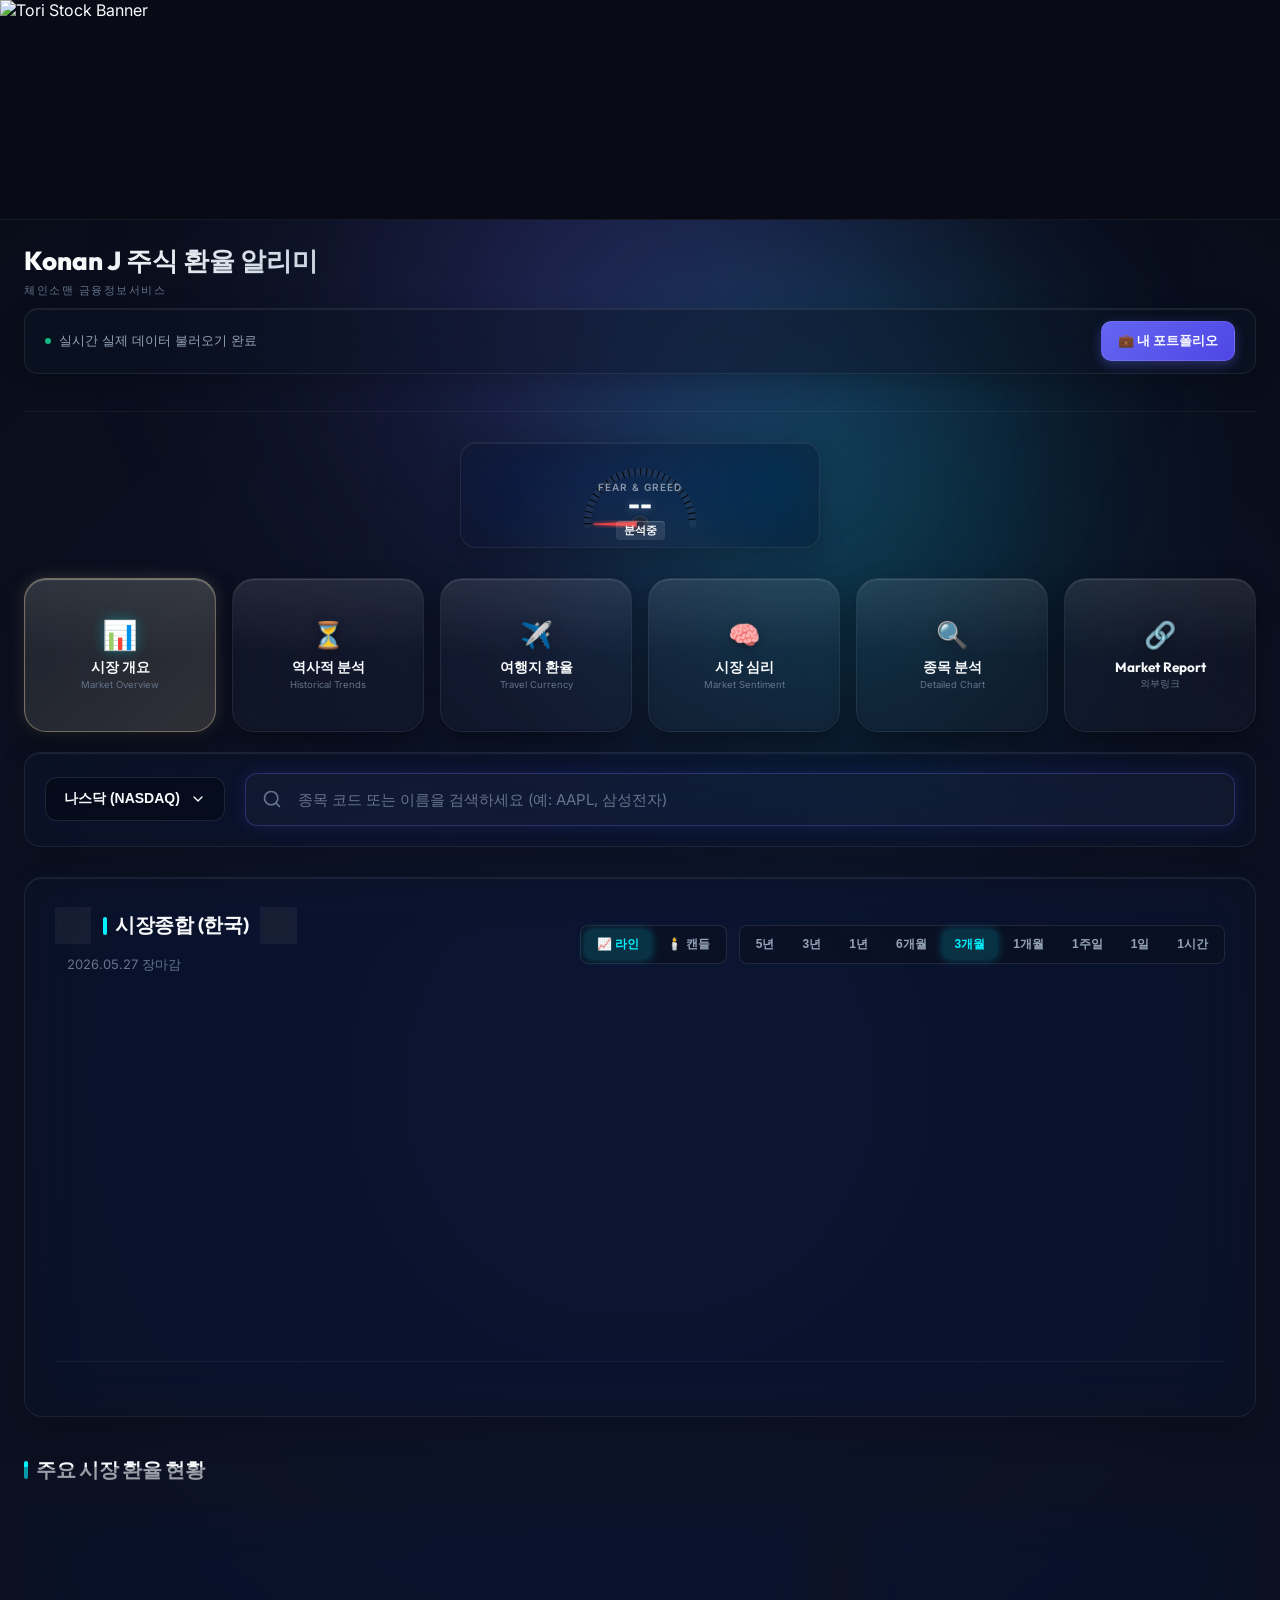
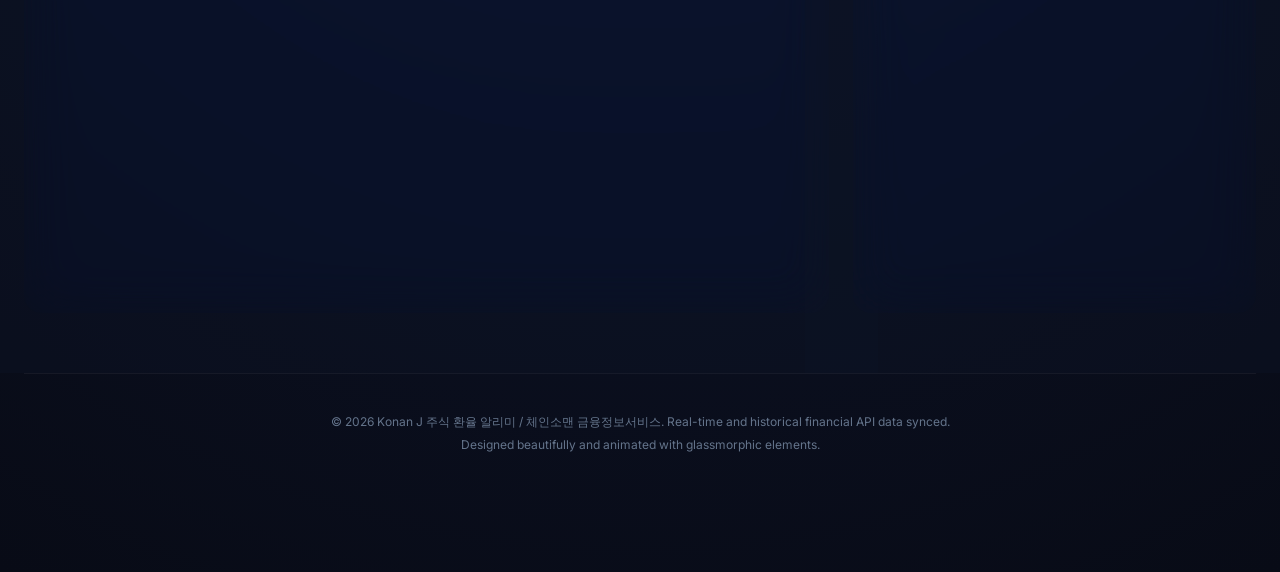
==== commit 1c968746: "아이콘 시인성" ====
--- a/backups/stable/index.html
+++ b/backups/stable/index.html
@@ -4,10 +4,16 @@
 <head>
     <script>
         window.onerror = function(msg, url, line, col, error) {
-            alert("JS ERROR: " + msg + "\nLine: " + line + "\nCol: " + col + "\nError: " + error);
+            // 외부 CDN 스크립트나 브라우저 확장 기능 등에서 발생하는 무해한 Cross-Origin 에러("Script error.")는 경고창을 띄우지 않고 무시합니다.
+            if (msg === "Script error." || (line === 0 && col === 0)) {
+                console.warn("Ignored cross-origin Script error:", { msg, url, line, col, error });
+                return true; 
+            }
+            console.error("JS ERROR:", msg, "at", url, "line:", line, "col:", col, "error:", error);
+            return false;
         };
         window.onunhandledrejection = function(event) {
-            alert("Unhandled Promise Rejection: " + event.reason);
+            console.error("Unhandled Promise Rejection:", event.reason);
         };
     </script>
     <meta charset="UTF-8">
@@ -78,19 +84,27 @@
         <div class="bg-glow-2"></div>
     </div>
 
+    <!-- Notion 스타일 커버 배너 -->
+    <div class="logo-cover-banner">
+        <img src="Chart_Logo.jpeg" alt="Tori Stock Banner" class="cover-banner-img">
+    </div>
+
     <div class="dashboard-container">
-        <!-- 상단 헤더 -->
-        <header>
-            <div class="logo-area">
-                <img src="Chart_Logo.jpeg" alt="Konan J Logo" class="logo-img">
-                <div class="logo-text">
-                    <h1>Konan J 주식 환율 알리미</h1>
-                    <span>체인소맨 금융정보서비스</span>
-                </div>
-            </div>
-            <div class="update-indicator">
-                <span class="pulse-dot"></span>
-                <span id="last-update-time">실시간 업데이트 활성화됨</span>
+        <!-- 상단 헤더 (상하 정렬 구조) -->
+        <header class="vertical-header">
+            <div class="title-section">
+                <h1>Konan J 주식 환율 알리미</h1>
+                <span class="subtitle">체인소맨 금융정보서비스</span>
+            </div>
+            <!-- 가로쓰기 독립된 섹션 (유리 질감) -->
+            <div class="status-summary-bar">
+                <div class="status-info">
+                    <span class="pulse-dot"></span>
+                    <span id="last-update-time">실시간 실제 데이터 불러오기 완료</span>
+                </div>
+                <button class="portfolio-action-btn" id="my-portfolio-btn">
+                    💼 내 포트폴리오
+                </button>
             </div>
         </header>
 
@@ -139,74 +153,41 @@
                     </div>
                 </div>
             </div>
-
-            <!-- 마켓 한줄 뉴스 및 브리프 -->
-            <div class="status-badge-card market-news-ticker">
-                <span class="ticker-icon">MARKET REPORT</span>
-                <span class="ticker-content" id="market-brief-text">
-                    미 연준 금리 인하 기대감 속 기술주 중심 강세 지속... 원/달러 환율은 강달러 기조에 1,350원선 유지.
-                </span>
-            </div>
         </div>
 
-        <!-- 탭 메뉴 내비게이션 -->
-        <nav class="tab-navigation">
-            <button class="tab-btn active" id="tab-overview" onclick="switchTab('overview')" style="flex: 1;">
-                <span class="main-text">시장</span>
-                <span class="sub-text">개요</span>
-            </button>
-            <button class="tab-btn" id="tab-history" onclick="switchTab('history')" style="flex: 1;">
-                <span class="main-text">역사적 변동 분석</span>
-                <span class="sub-text">(2000~현재)</span>
-            </button>
-            <button class="tab-btn" id="tab-travel" onclick="switchTab('travel')" style="flex: 1;">
-                <span class="main-text">여행지 환율</span>
-                <span class="sub-text">계산기</span>
-            </button>
-            <button class="tab-btn" id="tab-sentiment" onclick="switchTab('sentiment')" style="flex: 1;">
-                <span class="main-text">시장 심리</span>
-                <span class="sub-text">지표</span>
-            </button>
-            <button class="tab-btn" id="tab-detail" onclick="switchTab('detail')" style="flex: 1;">
-                <span class="main-text">종목 분석</span>
-                <span class="sub-text">상세 차트</span>
-            </button>
-        </nav>
-
-        <!-- 외부 링크 내비게이션 (메인 탭과 동일한 너비/정렬 유지) -->
-        <nav class="tab-navigation">
-            <a href="https://markets.hankyung.com/" target="_blank" class="tab-btn external-link-btn"
-                style="text-decoration: none; display: flex; flex-direction: column; justify-content: center; align-items: center; flex: 1;">
-                <span class="main-text">컨센서스</span>
-                <span class="sub-text">외부 링크</span>
-            </a>
-            <a href="https://markets.hankyung.com/consensus" target="_blank" class="tab-btn external-link-btn"
-                style="text-decoration: none; display: flex; flex-direction: column; justify-content: center; align-items: center; flex: 1;">
-                <span class="main-text">애널리스트 리포트</span>
-                <span class="sub-text">외부 링크</span>
-            </a>
-            <a href="https://markets.hankyung.com/investment/investors" target="_blank"
-                class="tab-btn external-link-btn"
-                style="text-decoration: none; display: flex; flex-direction: column; justify-content: center; align-items: center; flex: 1;">
-                <span class="main-text">투자 주체별 동향</span>
-                <span class="sub-text">외부 링크</span>
-            </a>
-            <a href="https://markets.hankyung.com/marketmap/kospi" target="_blank" class="tab-btn external-link-btn"
-                style="text-decoration: none; display: flex; flex-direction: column; justify-content: center; align-items: center; flex: 1;">
-                <span class="main-text">마켓 MAP 코스피</span>
-                <span class="sub-text">외부 링크</span>
-            </a>
-            <a href="https://markets.hankyung.com/marketmap/kosdaq" target="_blank" class="tab-btn external-link-btn"
-                style="text-decoration: none; display: flex; flex-direction: column; justify-content: center; align-items: center; flex: 1;">
-                <span class="main-text">마켓 MAP 코스닥</span>
-                <span class="sub-text">외부 링크</span>
-            </a>
-            <a href="https://markets.hankyung.com/index-info/volume" target="_blank" class="tab-btn external-link-btn"
-                style="text-decoration: none; display: flex; flex-direction: column; justify-content: center; align-items: center; flex: 1;">
-                <span class="main-text">거래량</span>
-                <span class="sub-text">외부 링크</span>
-            </a>
-        </nav>
+        <!-- iOS 스타일 스쿼클 글래스모피즘 메인 내비게이션 그리드 -->
+        <div class="glass-navigation-grid">
+            <div class="glass-nav-card active" id="tab-overview" onclick="switchTab('overview')">
+                <span class="nav-icon">📊</span>
+                <span class="nav-label-main">시장 개요</span>
+                <span class="nav-label-sub">Market Overview</span>
+            </div>
+            <div class="glass-nav-card" id="tab-history" onclick="switchTab('history')">
+                <span class="nav-icon">⏳</span>
+                <span class="nav-label-main">역사적 분석</span>
+                <span class="nav-label-sub">Historical Trends</span>
+            </div>
+            <div class="glass-nav-card" id="tab-travel" onclick="switchTab('travel')">
+                <span class="nav-icon">✈️</span>
+                <span class="nav-label-main">여행지 환율</span>
+                <span class="nav-label-sub">Travel Currency</span>
+            </div>
+            <div class="glass-nav-card" id="tab-sentiment" onclick="switchTab('sentiment')">
+                <span class="nav-icon">🧠</span>
+                <span class="nav-label-main">시장 심리</span>
+                <span class="nav-label-sub">Market Sentiment</span>
+            </div>
+            <div class="glass-nav-card" id="tab-detail" onclick="switchTab('detail')">
+                <span class="nav-icon">🔍</span>
+                <span class="nav-label-main">종목 분석</span>
+                <span class="nav-label-sub">Detailed Chart</span>
+            </div>
+            <div class="glass-nav-card" id="tab-external" onclick="switchTab('external')">
+                <span class="nav-icon">🔗</span>
+                <span class="nav-label-main">Market Report</span>
+                <span class="nav-label-sub">외부링크</span>
+            </div>
+        </div>
 
         <!-- 항상 표시되는 전역 티커 검색 섹션 -->
         <div class="ticker-search-container" style="margin-top: 20px;">
@@ -392,42 +373,57 @@
                     <h3 class="status-label" style="margin-bottom: 16px;">달러 대비 환율 및 통화가치 변동 (USD Basis)</h3>
                     <div class="dollar-basis-list" id="dollar-basis-list">
                         <!-- EUR/USD -->
-                        <div class="dollar-basis-item">
-                            <span class="basis-name" id="basis-lbl-eur">유로화 (EUR/USD)</span>
-                            <div class="basis-value-group">
-                                <span class="basis-val" id="basis-val-eur">1.0815</span>
+                        <div class="dollar-basis-item" style="display: flex; align-items: center; justify-content: space-between; padding: 10px 14px;">
+                            <div style="display: flex; align-items: center; flex: 1;">
+                                <canvas class="mini-candle-canvas" id="mini-candle-eur" width="80" height="32"></canvas>
+                                <span class="basis-name" id="basis-lbl-eur" style="font-weight: 600;">유로/달러 (EUR/USD)</span>
+                            </div>
+                            <div class="basis-value-group" style="text-align: right; display: flex; align-items: center; gap: 8px;">
+                                <span class="basis-val" id="basis-val-eur" style="font-weight: 700;">1.0815</span>
                                 <span class="basis-change bearish-badge" id="basis-chg-eur">-0.45%</span>
                             </div>
                         </div>
                         <!-- USD/JPY -->
-                        <div class="dollar-basis-item">
-                            <span class="basis-name" id="basis-lbl-jpy">엔화 (USD/JPY)</span>
-                            <div class="basis-value-group">
-                                <span class="basis-val" id="basis-val-jpy">157.04</span>
+                        <div class="dollar-basis-item" style="display: flex; align-items: center; justify-content: space-between; padding: 10px 14px;">
+                            <div style="display: flex; align-items: center; flex: 1;">
+                                <canvas class="mini-candle-canvas" id="mini-candle-jpy" width="80" height="32"></canvas>
+                                <span class="basis-name" id="basis-lbl-jpy" style="font-weight: 600;">달러/엔 (USD/JPY)</span>
+                            </div>
+                            <div class="basis-value-group" style="text-align: right; display: flex; align-items: center; gap: 8px;">
+                                <span class="basis-val" id="basis-val-jpy" style="font-weight: 700;">157.04</span>
                                 <span class="basis-change bullish-badge" id="basis-chg-jpy">+0.80%</span>
                             </div>
                         </div>
                         <!-- GBP/USD -->
-                        <div class="dollar-basis-item">
-                            <span class="basis-name" id="basis-lbl-gbp">영국 파운드 (GBP/USD)</span>
-                            <div class="basis-value-group">
-                                <span class="basis-val" id="basis-val-gbp">1.2678</span>
+                        <div class="dollar-basis-item" style="display: flex; align-items: center; justify-content: space-between; padding: 10px 14px;">
+                            <div style="display: flex; align-items: center; flex: 1;">
+                                <canvas class="mini-candle-canvas" id="mini-candle-gbp" width="80" height="32"></canvas>
+                                <span class="basis-name" id="basis-lbl-gbp" style="font-weight: 600;">파운드/달러 (GBP/USD)</span>
+                            </div>
+                            <div class="basis-value-group" style="text-align: right; display: flex; align-items: center; gap: 8px;">
+                                <span class="basis-val" id="basis-val-gbp" style="font-weight: 700;">1.2678</span>
                                 <span class="basis-change bearish-badge" id="basis-chg-gbp">-0.25%</span>
                             </div>
                         </div>
                         <!-- USD/CNY -->
-                        <div class="dollar-basis-item">
-                            <span class="basis-name" id="basis-lbl-cny">중국 위안 (USD/CNY)</span>
-                            <div class="basis-value-group">
-                                <span class="basis-val" id="basis-val-cny">7.2480</span>
+                        <div class="dollar-basis-item" style="display: flex; align-items: center; justify-content: space-between; padding: 10px 14px;">
+                            <div style="display: flex; align-items: center; flex: 1;">
+                                <canvas class="mini-candle-canvas" id="mini-candle-cny" width="80" height="32"></canvas>
+                                <span class="basis-name" id="basis-lbl-cny" style="font-weight: 600;">달러/위안 (USD/CNY)</span>
+                            </div>
+                            <div class="basis-value-group" style="text-align: right; display: flex; align-items: center; gap: 8px;">
+                                <span class="basis-val" id="basis-val-cny" style="font-weight: 700;">7.2480</span>
                                 <span class="basis-change bullish-badge" id="basis-chg-cny">+0.08%</span>
                             </div>
                         </div>
                         <!-- USD/KRW -->
-                        <div class="dollar-basis-item">
-                            <span class="basis-name" id="basis-lbl-krw">한국 원화 (USD/KRW)</span>
-                            <div class="basis-value-group">
-                                <span class="basis-val" id="basis-val-krw">1,352.40</span>
+                        <div class="dollar-basis-item" style="display: flex; align-items: center; justify-content: space-between; padding: 10px 14px;">
+                            <div style="display: flex; align-items: center; flex: 1;">
+                                <canvas class="mini-candle-canvas" id="mini-candle-krw" width="80" height="32"></canvas>
+                                <span class="basis-name" id="basis-lbl-krw" style="font-weight: 600;">달러/원 (USD/KRW)</span>
+                            </div>
+                            <div class="basis-value-group" style="text-align: right; display: flex; align-items: center; gap: 8px;">
+                                <span class="basis-val" id="basis-val-krw" style="font-weight: 700;">1,352.40</span>
                                 <span class="basis-change bullish-badge" id="basis-chg-krw">+0.29%</span>
                             </div>
                         </div>
@@ -545,8 +541,12 @@
                         </div>
                         <div class="travel-calc-box">
                             <span class="travel-calc-result" id="travel-res-usd">100 USD = 135,240 원</span>
-                            <input type="number" class="travel-calc-input" id="travel-input-usd" value="100"
-                                oninput="calculateTravelExchange('usd')">
+                            <div style="display: flex; align-items: center; gap: 8px; width: 100%; margin-top: 8px;">
+                                <input type="number" class="travel-calc-input" id="travel-input-usd" value="100"
+                                    oninput="calculateTravelExchange('usd')" style="flex: 1; margin: 0;">
+                                <span class="travel-unit-badge" id="travel-unit-usd" style="font-size: 13px; font-weight: bold; color: var(--text-secondary); min-width: 32px;">USD</span>
+                                <button class="travel-swap-btn" onclick="toggleTravelDirection('usd')" title="환율 계산 방향 전환">⇄</button>
+                            </div>
                         </div>
                     </div>
 
@@ -568,8 +568,12 @@
                         </div>
                         <div class="travel-calc-box">
                             <span class="travel-calc-result" id="travel-res-krw">1 USD = 1,352.40 원</span>
-                            <input type="number" class="travel-calc-input" id="travel-input-krw" value="1"
-                                oninput="calculateTravelExchange('krw')">
+                            <div style="display: flex; align-items: center; gap: 8px; width: 100%; margin-top: 8px;">
+                                <input type="number" class="travel-calc-input" id="travel-input-krw" value="1"
+                                    oninput="calculateTravelExchange('krw')" style="flex: 1; margin: 0;">
+                                <span class="travel-unit-badge" id="travel-unit-krw" style="font-size: 13px; font-weight: bold; color: var(--text-secondary); min-width: 32px;">USD</span>
+                                <button class="travel-swap-btn" onclick="toggleTravelDirection('krw')" title="환율 계산 방향 전환">⇄</button>
+                            </div>
                         </div>
                     </div>
 
@@ -592,8 +596,12 @@
                         </div>
                         <div class="travel-calc-box">
                             <span class="travel-calc-result" id="travel-res-jpy">10,000 JPY = 86,120 원</span>
-                            <input type="number" class="travel-calc-input" id="travel-input-jpy" value="10000"
-                                oninput="calculateTravelExchange('jpy')">
+                            <div style="display: flex; align-items: center; gap: 8px; width: 100%; margin-top: 8px;">
+                                <input type="number" class="travel-calc-input" id="travel-input-jpy" value="10000"
+                                    oninput="calculateTravelExchange('jpy')" style="flex: 1; margin: 0;">
+                                <span class="travel-unit-badge" id="travel-unit-jpy" style="font-size: 13px; font-weight: bold; color: var(--text-secondary); min-width: 32px;">JPY</span>
+                                <button class="travel-swap-btn" onclick="toggleTravelDirection('jpy')" title="환율 계산 방향 전환">⇄</button>
+                            </div>
                         </div>
                     </div>
 
@@ -616,8 +624,12 @@
                         </div>
                         <div class="travel-calc-box">
                             <span class="travel-calc-result" id="travel-res-eur">100 EUR = 146,260 원</span>
-                            <input type="number" class="travel-calc-input" id="travel-input-eur" value="100"
-                                oninput="calculateTravelExchange('eur')">
+                            <div style="display: flex; align-items: center; gap: 8px; width: 100%; margin-top: 8px;">
+                                <input type="number" class="travel-calc-input" id="travel-input-eur" value="100"
+                                    oninput="calculateTravelExchange('eur')" style="flex: 1; margin: 0;">
+                                <span class="travel-unit-badge" id="travel-unit-eur" style="font-size: 13px; font-weight: bold; color: var(--text-secondary); min-width: 32px;">EUR</span>
+                                <button class="travel-swap-btn" onclick="toggleTravelDirection('eur')" title="환율 계산 방향 전환">⇄</button>
+                            </div>
                         </div>
                     </div>
 
@@ -640,8 +652,12 @@
                         </div>
                         <div class="travel-calc-box">
                             <span class="travel-calc-result" id="travel-res-cny">1,000 CNY = 186,500 원</span>
-                            <input type="number" class="travel-calc-input" id="travel-input-cny" value="1000"
-                                oninput="calculateTravelExchange('cny')">
+                            <div style="display: flex; align-items: center; gap: 8px; width: 100%; margin-top: 8px;">
+                                <input type="number" class="travel-calc-input" id="travel-input-cny" value="1000"
+                                    oninput="calculateTravelExchange('cny')" style="flex: 1; margin: 0;">
+                                <span class="travel-unit-badge" id="travel-unit-cny" style="font-size: 13px; font-weight: bold; color: var(--text-secondary); min-width: 32px;">CNY</span>
+                                <button class="travel-swap-btn" onclick="toggleTravelDirection('cny')" title="환율 계산 방향 전환">⇄</button>
+                            </div>
                         </div>
                     </div>
 
@@ -664,8 +680,12 @@
                         </div>
                         <div class="travel-calc-box">
                             <span class="travel-calc-result" id="travel-res-vnd">100,000 VND = 5,310 원</span>
-                            <input type="number" class="travel-calc-input" id="travel-input-vnd" value="100000"
-                                oninput="calculateTravelExchange('vnd')">
+                            <div style="display: flex; align-items: center; gap: 8px; width: 100%; margin-top: 8px;">
+                                <input type="number" class="travel-calc-input" id="travel-input-vnd" value="100000"
+                                    oninput="calculateTravelExchange('vnd')" style="flex: 1; margin: 0;">
+                                <span class="travel-unit-badge" id="travel-unit-vnd" style="font-size: 13px; font-weight: bold; color: var(--text-secondary); min-width: 32px;">VND</span>
+                                <button class="travel-swap-btn" onclick="toggleTravelDirection('vnd')" title="환율 계산 방향 전환">⇄</button>
+                            </div>
                         </div>
                     </div>
 
@@ -688,8 +708,12 @@
                         </div>
                         <div class="travel-calc-box">
                             <span class="travel-calc-result" id="travel-res-thb">1,000 THB = 36,850 원</span>
-                            <input type="number" class="travel-calc-input" id="travel-input-thb" value="1000"
-                                oninput="calculateTravelExchange('thb')">
+                            <div style="display: flex; align-items: center; gap: 8px; width: 100%; margin-top: 8px;">
+                                <input type="number" class="travel-calc-input" id="travel-input-thb" value="1000"
+                                    oninput="calculateTravelExchange('thb')" style="flex: 1; margin: 0;">
+                                <span class="travel-unit-badge" id="travel-unit-thb" style="font-size: 13px; font-weight: bold; color: var(--text-secondary); min-width: 32px;">THB</span>
+                                <button class="travel-swap-btn" onclick="toggleTravelDirection('thb')" title="환율 계산 방향 전환">⇄</button>
+                            </div>
                         </div>
                     </div>
 
@@ -712,8 +736,12 @@
                         </div>
                         <div class="travel-calc-box">
                             <span class="travel-calc-result" id="travel-res-twd">1,000 TWD = 41,920 원</span>
-                            <input type="number" class="travel-calc-input" id="travel-input-twd" value="1000"
-                                oninput="calculateTravelExchange('twd')">
+                            <div style="display: flex; align-items: center; gap: 8px; width: 100%; margin-top: 8px;">
+                                <input type="number" class="travel-calc-input" id="travel-input-twd" value="1000"
+                                    oninput="calculateTravelExchange('twd')" style="flex: 1; margin: 0;">
+                                <span class="travel-unit-badge" id="travel-unit-twd" style="font-size: 13px; font-weight: bold; color: var(--text-secondary); min-width: 32px;">TWD</span>
+                                <button class="travel-swap-btn" onclick="toggleTravelDirection('twd')" title="환율 계산 방향 전환">⇄</button>
+                            </div>
                         </div>
                     </div>
 
@@ -736,8 +764,12 @@
                         </div>
                         <div class="travel-calc-box">
                             <span class="travel-calc-result" id="travel-res-sgd">100 SGD = 100,280 원</span>
-                            <input type="number" class="travel-calc-input" id="travel-input-sgd" value="100"
-                                oninput="calculateTravelExchange('sgd')">
+                            <div style="display: flex; align-items: center; gap: 8px; width: 100%; margin-top: 8px;">
+                                <input type="number" class="travel-calc-input" id="travel-input-sgd" value="100"
+                                    oninput="calculateTravelExchange('sgd')" style="flex: 1; margin: 0;">
+                                <span class="travel-unit-badge" id="travel-unit-sgd" style="font-size: 13px; font-weight: bold; color: var(--text-secondary); min-width: 32px;">SGD</span>
+                                <button class="travel-swap-btn" onclick="toggleTravelDirection('sgd')" title="환율 계산 방향 전환">⇄</button>
+                            </div>
                         </div>
                     </div>
                 </div>
@@ -751,18 +783,19 @@
                 <a href="https://edition.cnn.com/markets/fear-and-greed" target="_blank"
                     style="text-decoration: none; color: inherit; display: block;">
                     <div class="sentiment-card sentiment-card-interactive" id="sentiment-card-meter"
-                        style="cursor: pointer; position: relative;">
-                        <div
-                            style="position: absolute; top: 20px; right: 24px; color: var(--text-muted); font-size: 11px; display: flex; align-items: center; gap: 4px;">
-                            <span>CNN 오리지널 사이트</span>
-                            <svg width="12" height="12" viewBox="0 0 24 24" fill="none" stroke="currentColor"
-                                stroke-width="2.5" stroke-linecap="round" stroke-linejoin="round">
-                                <path d="M18 13v6a2 2 0 0 1-2 2H5a2 2 0 0 1-2-2V8a2 2 0 0 1 2-2h6"></path>
-                                <polyline points="15 3 21 3 21 9"></polyline>
-                                <line x1="10" y1="14" x2="21" y2="3"></line>
-                            </svg>
-                        </div>
-                        <h3 class="section-title" style="margin-bottom: 20px;">Fear & Greed Index</h3>
+                        style="cursor: pointer;">
+                        <div class="sentiment-card-header" style="display: flex; justify-content: space-between; align-items: center; margin-bottom: 20px; flex-wrap: wrap; gap: 8px;">
+                            <h3 class="section-title" style="margin: 0;">Fear & Greed Index</h3>
+                            <div style="color: var(--text-muted); font-size: 11px; display: flex; align-items: center; gap: 4px; background: rgba(255,255,255,0.03); padding: 4px 8px; border-radius: 6px; border: 1px solid rgba(255,255,255,0.05);">
+                                <span>CNN 오리지널 사이트</span>
+                                <svg width="12" height="12" viewBox="0 0 24 24" fill="none" stroke="currentColor"
+                                    stroke-width="2.5" stroke-linecap="round" stroke-linejoin="round">
+                                    <path d="M18 13v6a2 2 0 0 1-2 2H5a2 2 0 0 1-2-2V8a2 2 0 0 1 2-2h6"></path>
+                                    <polyline points="15 3 21 3 21 9"></polyline>
+                                    <line x1="10" y1="14" x2="21" y2="3"></line>
+                                </svg>
+                            </div>
+                        </div>
                         <div class="fear-greed-large-meter">
                             <svg viewBox="0 0 240 160"
                                 style="width: 100%; height: auto; max-width: 440px; display: block; margin: 0 auto;">
@@ -882,24 +915,6 @@
                     </div>
                 </div>
 
-                <!-- 네이버 실시간 주요 뉴스 섹션 -->
-                <div class="sentiment-card naver-news-section" style="grid-column: span 2;">
-                    <div class="naver-news-header"
-                        style="display: flex; justify-content: space-between; align-items: center; margin-bottom: 12px; border-bottom: 1px solid rgba(255,255,255,0.05); padding-bottom: 12px; flex-wrap: wrap; gap: 12px;">
-                        <h3 class="section-title" style="margin-bottom: 0;">네이버 증권 실시간 주요 뉴스</h3>
-                        <span id="naver-news-time" class="update-indicator"
-                            style="font-size: 11px; color: var(--text-muted);">뉴스 동기화 중...</span>
-                    </div>
-                    <!-- 뉴스 세분화 탭 인터페이스 -->
-                    <div class="naver-news-tabs" style="display: flex; gap: 8px; margin-bottom: 16px; flex-wrap: wrap;">
-                        <button class="news-tab-btn active" onclick="switchNewsTab('stock')" id="news-tab-stock">📈 국내외 증시</button>
-                        <button class="news-tab-btn" onclick="switchNewsTab('forex')" id="news-tab-forex">💵 국내외 외환</button>
-                        <button class="news-tab-btn" onclick="switchNewsTab('economy')" id="news-tab-economy">🌐 글로벌 경제 & 공시</button>
-                    </div>
-                    <div class="naver-news-container" id="naver-news-list">
-                        <!-- 실시간으로 동적으로 바인딩됨 -->
-                    </div>
-                </div>
             </div>
         </section>
 
@@ -908,7 +923,12 @@
             <div class="ticker-detail-container">
                 <div class="ticker-detail-header" id="ticker-detail-header">
                     <div class="ticker-header-left">
-                        <h2 class="section-title" id="detail-title" style="margin-bottom: 8px;">종목을 검색해주세요</h2>
+                        <div style="display: flex; align-items: center; gap: 12px; margin-bottom: 8px;">
+                            <h2 class="section-title" id="detail-title" style="margin-bottom: 0;">종목을 검색해주세요</h2>
+                            <button class="portfolio-action-btn" id="add-to-portfolio-btn" style="display: none; padding: 6px 12px; font-size: 12px;">
+                                ➕ 포트폴리오 담기
+                            </button>
+                        </div>
                         <span class="crisis-year-badge" id="detail-exchange"
                             style="display: inline-block;">Exchange</span>
                     </div>
@@ -985,11 +1005,16 @@
                                     style="color: #f43f5e; font-weight: bold; font-size: 18px;">1.50</span>초</div>
                         </div>
 
-                        <!-- 캔들 설명 텍스트 -->
+                        <!-- 캔들 설명 텍스트 - 2줄 구조: 1행=실시간포인터 / 2행=시가·종가대비 -->
                         <div id="detail-candle-desc" class="candle-desc-tooltip"
-                            style="opacity: 0; bottom: -30px; position: absolute; left: 50%; transform: translateX(-50%);">
-                            💡 <span style="color:#e2e8f0;"><strong>O</strong>: 시가(Open)</span> &nbsp;|&nbsp; <span style="color:#f43f5e;"><strong>H</strong>: 고가(High)</span> &nbsp;|&nbsp;
-                            <span style="color:#3b82f6;"><strong>L</strong>: 저가(Low)</span> &nbsp;|&nbsp; <span style="color:#10b981;"><strong>C</strong>: 종가(Close)</span>
+                            style="opacity: 0.4; position: relative; text-align: center; margin: 15px auto 0 auto; padding: 10px 14px; background: rgba(255,255,255,0.02); border-radius: 8px; border: 1px solid rgba(255,255,255,0.05); max-width: 680px; width: 100%; font-size: 12.5px;">
+                            <!-- 1행: 실시간 포인터 가격 -->
+                            <div id="desc-pointer-line" style="line-height:1.6;">
+                                💡 <span style="color:#e2e8f0;"><strong>O</strong>: 시가(Open)</span> &nbsp;|&nbsp; <span style="color:#f43f5e;"><strong>H</strong>: 고가(High)</span> &nbsp;|&nbsp;
+                                <span style="color:#3b82f6;"><strong>L</strong>: 저가(Low)</span> &nbsp;|&nbsp; <span style="color:#10b981;"><strong>C</strong>: 종가(Close)</span>
+                            </div>
+                            <!-- 2행: 시가대비·종가대비 (동의 후 캔들 호버 시만 표시) -->
+                            <div id="desc-comparison-line" style="display:none; margin-top:6px; padding-top:6px; border-top:1px solid rgba(255,255,255,0.07); font-size:11.5px; color:#94a3b8; line-height:1.5;"></div>
                         </div>
                     </div>
 
@@ -1090,13 +1115,73 @@
                         <h3
                             style="color: var(--text-color); margin-top: 0; margin-bottom: 16px; font-size: 15px; border-left: 3px solid var(--accent); padding-left: 8px;">
                             연간 주요 재무 실적 (단위: 천)</h3>
-                        <div id="financial-table-wrapper" style="overflow-x: auto;">
+                        <div id="financial-table-wrapper" style="overflow-x: auto; margin-bottom: 24px;">
                             <!-- JS로 동적 테이블 삽입 -->
+                        </div>
+                        <hr class="panel-divider"
+                            style="border: 0; height: 1px; background: rgba(255,255,255,0.05); margin: 24px 0 20px 0;">
+                        <h3
+                            style="color: var(--text-color); margin-top: 0; margin-bottom: 16px; font-size: 15px; border-left: 3px solid var(--accent); padding-left: 8px;">
+                            주요 배당 정보 및 이력</h3>
+                        <div id="dividend-history-wrapper">
+                            <!-- JS로 동적 배당 카드 및 테이블 삽입 -->
+                        </div>
+                    </div>
+                </div>
+
+                <!-- 관련 최신 주요 뉴스 컨테이너 -->
+                <div id="detail-news-container" style="margin-top: 24px; display: none;">
+                    <div class="side-panel-card"
+                        style="background: rgba(13, 20, 38, 0.6); border: 1px solid rgba(255,255,255,0.05); border-radius: 12px; padding: 20px; box-shadow: inset 0 1px 1px rgba(255, 255, 255, 0.08);">
+                        <h3
+                            style="color: var(--text-color); margin-top: 0; margin-bottom: 16px; font-size: 15px; border-left: 3px solid var(--accent); padding-left: 8px;">
+                            관련 최신 주요 뉴스 및 공시 (중요도 순)</h3>
+                        <div id="detail-news-list" style="display: flex; flex-direction: column; gap: 12px;">
+                            <!-- JS로 동적 관련 뉴스 카드 삽입 -->
                         </div>
                     </div>
                 </div>
         </section>
         </main>
+ 
+        <!-- [VIEW 6] 외부 링크 탭 -->
+        <section class="tab-view" id="view-external">
+            <div class="section-title-wrapper" style="margin-bottom: 20px;">
+                <h2 class="section-title">Market Report 외부링크</h2>
+            </div>
+            <div class="glass-navigation-grid" style="grid-template-columns: repeat(3, 1fr) !important; max-width: 900px; margin: 20px auto 16px auto;">
+                <a href="https://markets.hankyung.com/" target="_blank" class="glass-nav-card" style="text-decoration: none;">
+                    <span class="nav-icon">📊</span>
+                    <span class="nav-label-main">컨센서스</span>
+                    <span class="nav-label-sub">외부 링크</span>
+                </a>
+                <a href="https://markets.hankyung.com/consensus" target="_blank" class="glass-nav-card" style="text-decoration: none;">
+                    <span class="nav-icon">📄</span>
+                    <span class="nav-label-main">애널리스트 리포트</span>
+                    <span class="nav-label-sub">외부 링크</span>
+                </a>
+                <a href="https://markets.hankyung.com/investment/investors" target="_blank" class="glass-nav-card" style="text-decoration: none;">
+                    <span class="nav-icon">👥</span>
+                    <span class="nav-label-main">투자주체 동향</span>
+                    <span class="nav-label-sub">외부 링크</span>
+                </a>
+                <a href="https://markets.hankyung.com/marketmap/kospi" target="_blank" class="glass-nav-card" style="text-decoration: none;">
+                    <span class="nav-icon">🗺️</span>
+                    <span class="nav-label-main">코스피 맵</span>
+                    <span class="nav-label-sub">외부 링크</span>
+                </a>
+                <a href="https://markets.hankyung.com/marketmap/kosdaq" target="_blank" class="glass-nav-card" style="text-decoration: none;">
+                    <span class="nav-icon">🗺️</span>
+                    <span class="nav-label-main">코스닥 맵</span>
+                    <span class="nav-label-sub">외부 링크</span>
+                </a>
+                <a href="https://markets.hankyung.com/index-info/volume" target="_blank" class="glass-nav-card" style="text-decoration: none;">
+                    <span class="nav-icon">📈</span>
+                    <span class="nav-label-main">거래량 순위</span>
+                    <span class="nav-label-sub">외부 링크</span>
+                </a>
+            </div>
+        </section>
 
         <footer>
             <p>© 2026 Konan J 주식 환율 알리미 / 체인소맨 금융정보서비스. Real-time and historical financial API data synced.</p>
@@ -1104,10 +1189,95 @@
         </footer>
     </div>
 
+    <!-- 내 포트폴리오 모달 -->
+    <div class="modal-overlay" id="portfolio-modal">
+        <div class="portfolio-modal-container">
+            <div class="modal-header">
+                <h3 class="modal-title">💼 내 포트폴리오</h3>
+                <button class="close-btn" id="close-portfolio-modal-btn">&times;</button>
+            </div>
+            
+            <div class="portfolio-list" id="portfolio-items-list">
+                <!-- 포트폴리오 항목이 동적으로 주입됩니다 -->
+            </div>
+            
+            <!-- 포트폴리오 시뮬레이션 / 분석 영역 -->
+            <div class="analysis-section" id="portfolio-analysis-section">
+                <div style="display: flex; justify-content: space-between; align-items: center; margin-bottom: 12px;">
+                    <h4 class="section-title" style="font-size: 16px; margin: 0;">📈 포트폴리오 10개년 백테스팅</h4>
+                    <div class="timeframe-buttons" id="portfolio-backtest-timeframe">
+                        <button class="time-btn" data-period="10y">10년</button>
+                        <button class="time-btn" data-period="7y">7년</button>
+                        <button class="time-btn active" data-period="5y">5년</button>
+                        <button class="time-btn" data-period="3y">3년</button>
+                        <button class="time-btn" data-period="1y">1년</button>
+                        <button class="time-btn" data-period="6mo">6개월</button>
+                    </div>
+                </div>
+                <div class="backtest-chart-container">
+                    <canvas id="chart-portfolio-backtest"></canvas>
+                </div>
+            </div>
+
+            <div class="modal-footer">
+                <button class="portfolio-action-btn" id="analyze-portfolio-btn" style="background: linear-gradient(135deg, var(--accent) 0%, #00b8d4 100%); color: #0f172a; border-color: rgba(0, 242, 254, 0.4); box-shadow: 0 4px 12px var(--accent-glow);">
+                    📊 포트폴리오 분석
+                </button>
+                <button class="portfolio-action-btn" id="close-portfolio-modal-footer-btn" style="background: rgba(255, 255, 255, 0.05); border-color: rgba(255,255,255,0.1); box-shadow: none;">
+                    닫기
+                </button>
+            </div>
+        </div>
+    </div>
+
     <!-- 스크립트 연결 -->
     <script src="historical-data.js"></script>
     <script src="mock-data.js"></script>
     <script src="app.js"></script>
+
+    <!-- 차트 실시간 정보 표시 동의 팝업 (TradingView 스타일, 세션당 1회) -->
+    <div id="chart-info-consent-popup" style="
+        display: none;
+        position: fixed;
+        z-index: 99999;
+        pointer-events: auto;
+    ">
+        <div style="
+            background: linear-gradient(135deg, rgba(30,41,80,0.97) 0%, rgba(17,24,56,0.97) 100%);
+            border: 1px solid rgba(99,102,241,0.45);
+            border-radius: 14px;
+            padding: 18px 22px;
+            max-width: 280px;
+            box-shadow: 0 8px 32px rgba(0,0,0,0.55), 0 0 0 1px rgba(255,255,255,0.04);
+            backdrop-filter: blur(12px);
+            color: #e2e8f0;
+            font-size: 13px;
+            line-height: 1.55;
+        ">
+            <div style="display:flex; align-items:flex-start; gap:10px; margin-bottom:14px;">
+                <span style="font-size:20px; flex-shrink:0;">📊</span>
+                <div>
+                    <div style="font-weight:700; font-size:13.5px; color:#fff; margin-bottom:4px;">실시간 차트 정보</div>
+                    <div style="color:#94a3b8;">캔들에 마우스를 올리면<br><strong style="color:#c7d2fe;">실시간 가격 및 시가·종가 대비 정보</strong>를 하단에 표시합니다.</div>
+                </div>
+            </div>
+            <button id="chart-consent-ok-btn" style="
+                width: 100%;
+                padding: 10px;
+                background: linear-gradient(135deg, #6366f1, #8b5cf6);
+                border: none;
+                border-radius: 9px;
+                color: #fff;
+                font-size: 13px;
+                font-weight: 700;
+                cursor: pointer;
+                transition: opacity 0.2s, transform 0.15s;
+                letter-spacing: 0.3px;
+            " onmouseover="this.style.opacity='0.88'" onmouseout="this.style.opacity='1'">
+                확인 · Got it!
+            </button>
+        </div>
+    </div>
 </body>
 
 </html>
--- a/backups/stable/style.css
+++ b/backups/stable/style.css
@@ -180,6 +180,7 @@
 /* 상단 정보 바 */
 .market-status-bar {
     display: flex;
+    justify-content: center;
     gap: 16px;
     flex-wrap: wrap;
     margin-bottom: 30px;
@@ -1100,15 +1101,9 @@
 /* 투자 심리 탭 레이아웃 */
 .sentiment-container {
     display: grid;
-    grid-template-columns: 1fr 1fr;
+    grid-template-columns: 1fr;
     gap: 24px;
     margin-bottom: 40px;
-}
-
-@media (max-width: 768px) {
-    .sentiment-container {
-        grid-template-columns: 1fr;
-    }
 }
 
 .sentiment-container > a {
@@ -1622,11 +1617,116 @@
         justify-content: center !important;
     }
 
+    /* ── 차트 분석 화면 가로 스크롤 방지 ── */
+    #view-detail {
+        overflow-x: hidden !important;
+        max-width: 100vw !important;
+    }
+
+    .ticker-detail-container {
+        overflow-x: hidden !important;
+        padding: 18px !important;
+        max-width: 100% !important;
+        box-sizing: border-box !important;
+    }
+
     .detail-main-layout {
         grid-template-columns: 1fr !important;
         gap: 16px !important;
-    }
-    
+        overflow-x: hidden !important;
+        max-width: 100% !important;
+    }
+
+    .detail-side-panel {
+        width: 100% !important;
+        max-width: 100% !important;
+        min-width: 0 !important;
+        overflow-x: hidden !important;
+    }
+
+    .detail-side-panel .side-panel-card {
+        width: 100% !important;
+        max-width: 100% !important;
+        box-sizing: border-box !important;
+        overflow-x: hidden !important;
+    }
+
+    /* 컨센서스 게이지 컨테이너 */
+    .consensus-gauge-container {
+        max-width: 100% !important;
+        overflow-x: hidden !important;
+    }
+
+    /* rating-labels 줄바꿈 방지 */
+    .rating-labels {
+        font-size: 9px !important;
+    }
+
+    /* 펀더멘털 테이블 - 화면 내에서 크기 제한 */
+    .fundamentals-table {
+        table-layout: fixed !important;
+        width: 100% !important;
+        font-size: 12px !important;
+    }
+    .fundamentals-table td:first-child {
+        word-break: keep-all;
+        max-width: 50%;
+    }
+    .fundamentals-table td:last-child {
+        word-break: break-all;
+        max-width: 50%;
+        font-size: 11px !important;
+    }
+
+    /* 재무 테이블 래퍼 */
+    #financial-table-wrapper {
+        overflow-x: auto !important;
+        -webkit-overflow-scrolling: touch !important;
+        max-width: 100% !important;
+    }
+
+    /* 헤더 우측 가격박스 */
+    #detail-price-box {
+        max-width: 100% !important;
+        word-break: break-all !important;
+    }
+
+    #detail-consensus-box {
+        font-size: 11px !important;
+        flex-wrap: wrap !important;
+        word-break: break-word !important;
+    }
+
+    /* 포트폴리오 담기 버튼과 제목 줄바꿈 */
+    .ticker-header-left {
+        max-width: 100% !important;
+        overflow: hidden !important;
+    }
+
+    .ticker-header-left > div:first-child {
+        flex-wrap: wrap !important;
+        gap: 8px !important;
+    }
+
+    /* 캔들 설명 텍스트 줄바꿈 */
+    #detail-candle-desc {
+        font-size: 11px !important;
+        word-break: keep-all !important;
+        white-space: normal !important;
+    }
+
+    /* 뉴스 컨테이너 */
+    #detail-news-container {
+        max-width: 100% !important;
+        overflow-x: hidden !important;
+    }
+
+    /* 재무제표 컨테이너 */
+    #financial-statements-container {
+        max-width: 100% !important;
+        overflow-x: hidden !important;
+    }
+
     .timeframe-buttons-container {
         flex-direction: column !important;
         align-items: stretch !important;
@@ -1760,6 +1860,9 @@
     padding: 12px 20px !important;
     position: relative;
     overflow: hidden;
+    max-width: 360px;
+    width: 100%;
+    margin: 0 auto;
 }
 
 .porsche-gauge-card::before {
@@ -1824,3 +1927,664 @@
     margin-top: 4px;
     box-shadow: inset 0 1px 1px rgba(255,255,255,0.2);
 }
+
+/* === Portfolio Features Styles === */
+.portfolio-action-btn {
+    background: linear-gradient(135deg, var(--primary) 0%, var(--primary-hover) 100%);
+    border: 1px solid rgba(255, 255, 255, 0.1);
+    color: var(--text-primary);
+    padding: 10px 16px;
+    border-radius: 10px;
+    cursor: pointer;
+    font-family: var(--font-body);
+    font-size: 13px;
+    font-weight: 600;
+    transition: all 0.25s ease;
+    display: inline-flex;
+    align-items: center;
+    gap: 6px;
+    box-shadow: 0 4px 12px var(--primary-glow);
+}
+
+.portfolio-action-btn:hover {
+    transform: translateY(-2px);
+    box-shadow: 0 6px 16px var(--primary-glow), 0 0 8px var(--accent-glow);
+    border-color: rgba(255, 255, 255, 0.2);
+}
+
+/* Modal Overlay & Content */
+.modal-overlay {
+    position: fixed;
+    top: 0; left: 0; right: 0; bottom: 0;
+    background: rgba(8, 11, 22, 0.8);
+    backdrop-filter: blur(15px);
+    z-index: 99999;
+    display: flex;
+    align-items: center;
+    justify-content: center;
+    opacity: 0;
+    pointer-events: none;
+    transition: opacity 0.3s ease;
+}
+
+.modal-overlay.active {
+    opacity: 1;
+    pointer-events: auto;
+}
+
+.portfolio-modal-container {
+    background: rgba(15, 23, 42, 0.95);
+    border: 1px solid rgba(255, 255, 255, 0.1);
+    border-radius: 20px;
+    width: 90%;
+    max-width: 800px;
+    max-height: 85vh;
+    overflow-y: auto;
+    padding: 30px;
+    box-shadow: 0 25px 50px rgba(0, 0, 0, 0.6), 0 0 30px rgba(99, 102, 241, 0.15);
+    transform: scale(0.9);
+    transition: transform 0.3s cubic-bezier(0.34, 1.56, 0.64, 1);
+}
+
+.modal-overlay.active .portfolio-modal-container {
+    transform: scale(1);
+}
+
+.modal-header {
+    display: flex;
+    justify-content: space-between;
+    align-items: center;
+    border-bottom: 1px solid rgba(255, 255, 255, 0.08);
+    padding-bottom: 16px;
+    margin-bottom: 20px;
+}
+
+.modal-title {
+    font-family: var(--font-heading);
+    font-size: 20px;
+    font-weight: 700;
+    background: linear-gradient(to right, #fff, var(--accent));
+    -webkit-background-clip: text;
+    -webkit-text-fill-color: transparent;
+}
+
+.close-btn {
+    background: transparent;
+    border: none;
+    color: var(--text-secondary);
+    font-size: 24px;
+    cursor: pointer;
+    transition: color 0.2s;
+}
+
+.close-btn:hover {
+    color: var(--bearish);
+}
+
+/* Portfolio Item List */
+.portfolio-list {
+    display: flex;
+    flex-direction: column;
+    gap: 12px;
+    margin-bottom: 24px;
+    max-height: 250px;
+    overflow-y: auto;
+    padding-right: 6px;
+}
+
+.portfolio-item {
+    display: flex;
+    justify-content: space-between;
+    align-items: center;
+    background: rgba(255, 255, 255, 0.02);
+    border: 1px solid rgba(255, 255, 255, 0.05);
+    padding: 14px 18px;
+    border-radius: 12px;
+    transition: all 0.2s ease;
+}
+
+.portfolio-item:hover {
+    background: rgba(255, 255, 255, 0.04);
+    border-color: rgba(255, 255, 255, 0.12);
+}
+
+.portfolio-item-info {
+    display: flex;
+    flex-direction: column;
+    gap: 2px;
+}
+
+.portfolio-item-title {
+    font-size: 14px;
+    font-weight: 600;
+    color: var(--text-primary);
+}
+
+.portfolio-item-sub {
+    font-size: 11px;
+    color: var(--text-secondary);
+}
+
+.portfolio-item-controls {
+    display: flex;
+    align-items: center;
+    gap: 16px;
+}
+
+.portfolio-item-price {
+    font-family: var(--font-heading);
+    font-size: 13px;
+    font-weight: 600;
+    color: var(--accent);
+    text-align: right;
+    min-width: 140px;
+}
+
+.portfolio-qty-input {
+    background: rgba(0, 0, 0, 0.3);
+    border: 1px solid rgba(255, 255, 255, 0.1);
+    color: var(--text-primary);
+    border-radius: 6px;
+    padding: 6px 10px;
+    font-family: var(--font-heading);
+    font-size: 13px;
+    width: 80px;
+    text-align: right;
+    outline: none;
+}
+
+.portfolio-qty-input:focus {
+    border-color: var(--accent);
+}
+
+.portfolio-delete-btn {
+    background: rgba(244, 63, 94, 0.1);
+    border: 1px solid rgba(244, 63, 94, 0.2);
+    color: var(--bearish);
+    border-radius: 8px;
+    padding: 6px 10px;
+    cursor: pointer;
+    font-size: 12px;
+    transition: all 0.2s ease;
+}
+
+.portfolio-delete-btn:hover {
+    background: var(--bearish);
+    color: var(--text-primary);
+    box-shadow: 0 0 10px var(--bearish-glow);
+}
+
+/* Modal Footer & Backtest */
+.modal-footer {
+    display: flex;
+    justify-content: flex-end;
+    gap: 12px;
+    border-top: 1px solid rgba(255, 255, 255, 0.08);
+    padding-top: 16px;
+}
+
+.analysis-section {
+    margin-top: 24px;
+    border-top: 1px dashed rgba(255, 255, 255, 0.1);
+    padding-top: 20px;
+    display: none;
+}
+
+.analysis-section.active {
+    display: block;
+}
+
+.backtest-chart-container {
+    height: 250px;
+    position: relative;
+    margin-top: 16px;
+}
+
+/* ==========================================================================
+   Tori Stock Premium Visual & Mobile Optimization
+   ========================================================================== */
+
+/* Notion-style Cover Banner */
+.logo-cover-banner {
+    width: 100%;
+    height: 220px;
+    overflow: hidden;
+    background: #080b16;
+    border-bottom: 1px solid rgba(255, 255, 255, 0.05);
+}
+.cover-banner-img {
+    width: 100%;
+    height: 100%;
+    object-fit: cover;
+    object-position: center;
+}
+
+/* Vertical Stacking Header */
+.vertical-header {
+    display: flex;
+    flex-direction: column;
+    align-items: flex-start;
+    padding-top: 24px;
+    padding-bottom: 12px;
+}
+.title-section h1 {
+    font-family: var(--font-heading);
+    font-size: 26px;
+    font-weight: 800;
+    background: linear-gradient(to right, #ffffff, #cbd5e1);
+    -webkit-background-clip: text;
+    -webkit-text-fill-color: transparent;
+    margin-bottom: 4px;
+}
+.title-section .subtitle {
+    font-size: 11px;
+    color: var(--text-muted);
+    font-weight: 500;
+    text-transform: uppercase;
+    letter-spacing: 1.5px;
+    display: block;
+}
+
+/* Independent Glassmorphic Status Box */
+.status-summary-bar {
+    display: flex;
+    justify-content: space-between;
+    align-items: center;
+    width: 100%;
+    padding: 12px 20px;
+    background: rgba(13, 20, 38, 0.45);
+    border: 1px solid rgba(255, 255, 255, 0.08);
+    border-radius: 14px;
+    backdrop-filter: blur(20px);
+    -webkit-backdrop-filter: blur(20px);
+    margin-top: 10px;
+    margin-bottom: 25px;
+    gap: 16px;
+    box-shadow: inset 0 1px 1px rgba(255, 255, 255, 0.08), 0 8px 24px rgba(0, 0, 0, 0.2);
+}
+.status-info {
+    display: flex;
+    align-items: center;
+    gap: 8px;
+    font-size: 12.5px;
+    color: var(--text-secondary);
+}
+
+/* iOS Glassmorphic Squircle Navigation Grid */
+.glass-navigation-grid {
+    display: grid;
+    grid-template-columns: repeat(6, 1fr);
+    gap: 16px;
+    margin-bottom: 16px;
+    width: 100%;
+}
+.glass-nav-card {
+    background: rgba(255, 255, 255, 0.025);
+    border: 1px solid rgba(255, 255, 255, 0.07);
+    border-radius: 22px;
+    aspect-ratio: 1.25 / 1;
+    display: flex;
+    flex-direction: column;
+    align-items: center;
+    justify-content: center;
+    cursor: pointer;
+    position: relative;
+    overflow: hidden;
+    transition: all 0.3s cubic-bezier(0.25, 0.8, 0.25, 1);
+    box-shadow: 
+        0 10px 25px rgba(0, 0, 0, 0.35),
+        inset 0 1px 1px rgba(255, 255, 255, 0.15),
+        inset 0 -1px 1px rgba(0, 0, 0, 0.2);
+    backdrop-filter: blur(25px);
+    -webkit-backdrop-filter: blur(25px);
+    padding: 12px;
+    text-align: center;
+}
+.glass-nav-card::before {
+    content: '';
+    position: absolute;
+    top: 0; left: 0; right: 0;
+    height: 50%;
+    background: linear-gradient(to bottom, rgba(255, 255, 255, 0.08) 0%, rgba(255, 255, 255, 0) 100%);
+    pointer-events: none;
+}
+.glass-nav-card .nav-icon {
+    font-size: 26px;
+    margin-bottom: 8px;
+    filter: drop-shadow(0 4px 6px rgba(0,0,0,0.3));
+    transition: transform 0.3s ease;
+}
+.glass-nav-card .nav-label-main {
+    font-family: var(--font-heading);
+    font-size: 13.5px;
+    font-weight: 700;
+    color: var(--text-primary);
+    display: block;
+    margin-bottom: 2px;
+}
+.glass-nav-card .nav-label-sub {
+    font-size: 9.5px;
+    color: var(--text-muted);
+    display: block;
+}
+.glass-nav-card:hover {
+    background: rgba(255, 255, 255, 0.07);
+    border-color: rgba(255, 255, 255, 0.2);
+    transform: translateY(-4px);
+    box-shadow: 
+        0 16px 32px rgba(0, 0, 0, 0.45),
+        0 0 15px rgba(0, 242, 254, 0.12),
+        inset 0 1px 2px rgba(255, 255, 255, 0.25);
+}
+.glass-nav-card:hover .nav-icon {
+    transform: scale(1.15) translateY(-2px);
+}
+.glass-nav-card.active {
+    background: linear-gradient(135deg, rgba(163, 184, 153, 0.12) 0%, rgba(215, 190, 151, 0.18) 100%);
+    border-color: rgba(215, 190, 151, 0.45);
+    box-shadow: 
+        0 12px 28px rgba(0, 0, 0, 0.4),
+        0 0 16px rgba(215, 190, 151, 0.2),
+        inset 0 1px 1px rgba(255, 255, 255, 0.35);
+}
+.glass-nav-card.active .nav-icon {
+    transform: scale(1.1);
+    filter: drop-shadow(0 0 6px rgba(0, 242, 254, 0.3));
+}
+
+/* Glass External Links Grid */
+.glass-external-grid {
+    display: grid;
+    grid-template-columns: repeat(6, 1fr);
+    gap: 12px;
+    margin-bottom: 30px;
+    width: 100%;
+}
+.glass-external-card {
+    background: rgba(255, 255, 255, 0.015);
+    border: 1px solid rgba(255, 255, 255, 0.05);
+    border-radius: 12px;
+    padding: 10px 8px;
+    text-align: center;
+    text-decoration: none;
+    display: flex;
+    flex-direction: column;
+    align-items: center;
+    justify-content: center;
+    transition: all 0.25s ease;
+    box-shadow: 0 4px 12px rgba(0,0,0,0.15);
+    aspect-ratio: 1.45 / 1;
+}
+.glass-external-card:hover {
+    background: rgba(255, 255, 255, 0.05);
+    border-color: rgba(255, 255, 255, 0.15);
+    transform: translateY(-2px);
+    box-shadow: 0 8px 20px rgba(99, 102, 241, 0.15);
+}
+.glass-external-card .ext-icon {
+    font-size: 16px;
+    margin-bottom: 4px;
+}
+.glass-external-card .ext-label-main {
+    font-size: 11.5px;
+    font-weight: 600;
+    color: var(--text-primary);
+    line-height: 1.25;
+}
+.glass-external-card .ext-label-sub {
+    font-size: 9px;
+    color: var(--text-muted);
+    margin-top: 1px;
+}
+
+/* Custom Accordion for Sentiment Commentary */
+.insight-item {
+    cursor: pointer;
+    transition: all 0.3s ease;
+}
+.insight-desc {
+    max-height: 0;
+    overflow: hidden;
+    opacity: 0;
+    transition: all 0.35s cubic-bezier(0.4, 0, 0.2, 1);
+    margin-top: 0;
+    padding-top: 0;
+}
+.insight-item.active .insight-desc {
+    max-height: 300px;
+    opacity: 1;
+    margin-top: 10px;
+    padding-top: 4px;
+}
+.insight-title {
+    display: flex;
+    justify-content: space-between;
+    align-items: center;
+    gap: 8px;
+    position: relative;
+}
+.insight-title::after {
+    content: '▼';
+    font-size: 9px;
+    color: var(--text-muted);
+    transition: transform 0.3s ease, color 0.3s ease;
+    flex-shrink: 0;
+}
+.insight-item.active .insight-title::after {
+    transform: rotate(180deg);
+    color: var(--accent);
+}
+
+/* Responsiveness overrides and enhancements */
+@media (max-width: 1024px) {
+    .glass-external-grid {
+        grid-template-columns: repeat(3, 1fr);
+    }
+}
+
+@media (max-width: 768px) {
+    .logo-cover-banner {
+        height: auto;
+        aspect-ratio: 21 / 9;
+    }
+    .cover-banner-img {
+        object-fit: contain;
+        background: #080b16;
+    }
+    .vertical-header {
+        align-items: center;
+        text-align: center;
+    }
+    .status-summary-bar {
+        flex-direction: column;
+        align-items: stretch;
+        gap: 12px;
+        padding: 16px;
+    }
+    .status-info {
+        justify-content: center;
+    }
+    .glass-navigation-grid {
+        grid-template-columns: repeat(3, 1fr);
+        gap: 12px;
+    }
+    .glass-nav-card {
+        aspect-ratio: 1.15 / 1;
+        border-radius: 18px;
+        padding: 10px;
+    }
+    .glass-nav-card::before {
+        border-top-left-radius: 18px;
+        border-top-right-radius: 18px;
+    }
+    .glass-nav-card .nav-icon {
+        font-size: 22px;
+        margin-bottom: 4px;
+    }
+    .glass-nav-card .nav-label-main {
+        font-size: 12px;
+    }
+    .glass-nav-card .nav-label-sub {
+        font-size: 8.5px;
+    }
+    .glass-external-card {
+        padding: 8px 4px;
+        border-radius: 10px;
+        aspect-ratio: 1.3 / 1;
+    }
+    .glass-external-card .ext-label-main {
+        font-size: 10.5px;
+    }
+}
+
+@media (max-width: 480px) {
+    .glass-navigation-grid {
+        grid-template-columns: repeat(3, 1fr);
+        gap: 8px;
+    }
+    .glass-nav-card {
+        padding: 8px;
+        border-radius: 16px;
+    }
+    .glass-nav-card::before {
+        border-top-left-radius: 16px;
+        border-top-right-radius: 16px;
+    }
+    .glass-nav-card .nav-icon {
+        font-size: 20px;
+    }
+    .glass-nav-card .nav-label-main {
+        font-size: 11px;
+    }
+    .glass-external-grid {
+        grid-template-columns: repeat(2, 1fr);
+        gap: 8px;
+    }
+}
+
+/* 배당 정보 그리드 및 카드 */
+.dividend-grid {
+    display: grid;
+    grid-template-columns: repeat(auto-fit, minmax(170px, 1fr));
+    gap: 16px;
+    margin-top: 12px;
+}
+.div-card {
+    background: rgba(255, 255, 255, 0.025);
+    border: 1px solid rgba(255, 255, 255, 0.05);
+    border-radius: 12px;
+    padding: 16px;
+    text-align: center;
+    box-shadow: inset 0 1px 1px rgba(255, 255, 255, 0.05), 0 4px 12px rgba(0, 0, 0, 0.1);
+    transition: all 0.25s cubic-bezier(0.4, 0, 0.2, 1);
+}
+.div-card:hover {
+    transform: translateY(-3px);
+    background: rgba(255, 255, 255, 0.05);
+    border-color: rgba(99, 102, 241, 0.35);
+    box-shadow: 0 8px 20px rgba(99, 102, 241, 0.15), inset 0 1px 1px rgba(255, 255, 255, 0.08);
+}
+.div-label {
+    font-size: 11px;
+    color: var(--text-secondary);
+    margin-bottom: 6px;
+    font-weight: 500;
+    text-transform: uppercase;
+    letter-spacing: 0.5px;
+}
+.div-value {
+    font-size: 17px;
+    font-weight: 700;
+    font-family: var(--font-heading);
+    color: var(--accent);
+}
+
+/* 여행 계산기 양방향 스왑 버튼 */
+.travel-swap-btn {
+    background: rgba(99, 102, 241, 0.15);
+    border: 1px solid rgba(99, 102, 241, 0.3);
+    border-radius: 10px;
+    color: var(--accent);
+    width: 38px;
+    height: 38px;
+    cursor: pointer;
+    display: inline-flex;
+    align-items: center;
+    justify-content: center;
+    font-size: 15px;
+    font-weight: bold;
+    transition: all 0.25s cubic-bezier(0.4, 0, 0.2, 1);
+    box-shadow: 0 4px 12px rgba(99, 102, 241, 0.15);
+    flex-shrink: 0;
+}
+.travel-swap-btn:hover {
+    background: var(--primary);
+    color: #ffffff;
+    transform: scale(1.08) rotate(180deg);
+    box-shadow: 0 4px 15px var(--primary-glow);
+    border-color: rgba(255, 255, 255, 0.2);
+}
+.travel-swap-btn:active {
+    transform: scale(0.95) rotate(180deg);
+}
+
+/* 환율 미니 캔들바 스파크라인 캔버스 */
+.mini-candle-canvas {
+    background: rgba(5, 8, 18, 0.55);
+    border: 1px solid rgba(255, 255, 255, 0.04);
+    border-radius: 6px;
+    width: 80px;
+    height: 32px;
+    display: block;
+    margin-right: 14px;
+    box-shadow: inset 0 1px 2px rgba(0, 0, 0, 0.5);
+    flex-shrink: 0;
+}
+
+/* Y축 배지 폰트 보정 */
+@import url('https://fonts.googleapis.com/css2?family=Inter:wght@700&display=swap');
+
+/* ── 전역 가로 스크롤 완전 차단 (모바일 안전망) ── */
+@media (max-width: 768px) {
+    html,
+    body {
+        overflow-x: hidden !important;
+        max-width: 100vw !important;
+    }
+
+    .dashboard-container {
+        overflow-x: hidden !important;
+        max-width: 100% !important;
+        padding-left: 12px !important;
+        padding-right: 12px !important;
+        box-sizing: border-box !important;
+    }
+
+    /* 탭 뷰 섹션 전체 오버플로우 방지 */
+    .tab-view {
+        overflow-x: hidden !important;
+        max-width: 100% !important;
+    }
+
+    /* 컨센서스 박스 텍스트 줄바꿈 */
+    #detail-consensus-box {
+        display: flex !important;
+        flex-wrap: wrap !important;
+        gap: 4px !important;
+        font-size: 11px !important;
+    }
+
+    /* 티커 헤더 우측 정보박스 */
+    .ticker-header-right {
+        text-align: left !important;
+        max-width: 100% !important;
+        min-width: 0 !important;
+    }
+
+    /* 종목 상세 차트 섹션 래퍼 */
+    #detail-main-layout > div {
+        min-width: 0 !important;
+        max-width: 100% !important;
+        overflow-x: hidden !important;
+    }
+}
